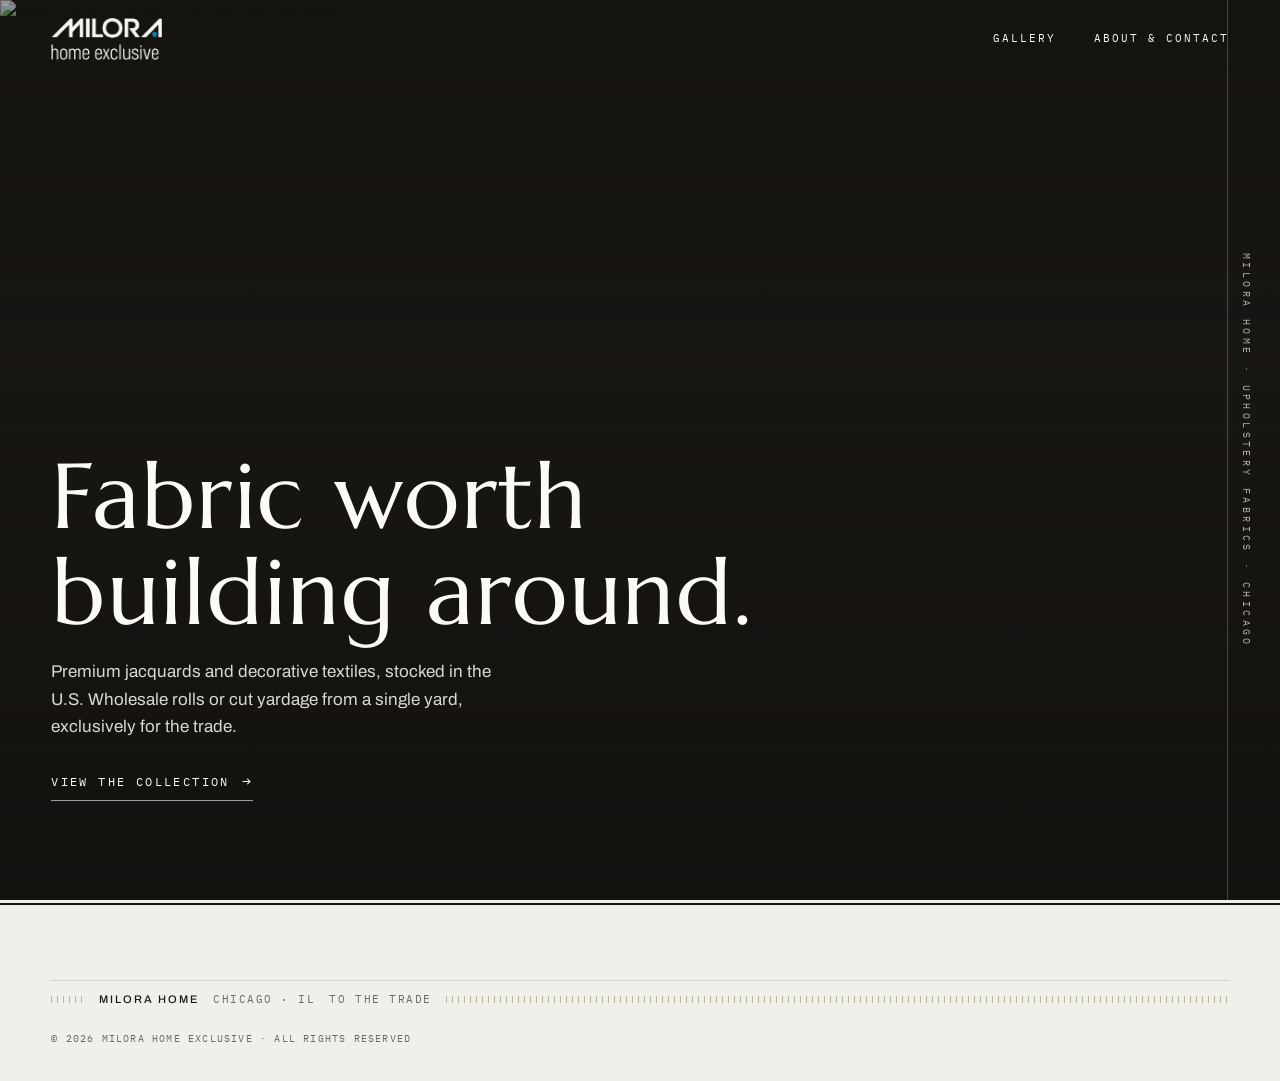
==== index.html @ 34a049e2 "Add files via upload" ====
<!DOCTYPE html>
<html lang="en">
<head>
<!--
  MILORA HOME showroom site
  ─────────────────────────────────────────────────────────────
  HOW TO ADD A FABRIC:
  1. Scroll to the FABRICS array below (search for "ADD FABRICS HERE").
  2. Copy one fabric block { ... }, paste it, and edit the fields.
  3. Any spec you leave out simply won't be shown. Nothing looks empty.
  4. Save the file and re-upload it to your host (drag & drop on Netlify).

  IMPORTANT: image links currently point to your old Wix media library.
  They will stop working when the Wix subscription ends. Replace them
  with your own hosted images (an /images folder next to this file).
  ─────────────────────────────────────────────────────────────
-->
<meta charset="UTF-8">
<meta name="viewport" content="width=device-width, initial-scale=1">
<title>Milora Home | Upholstery &amp; Decorative Fabrics</title>
<meta name="description" content="Milora Home supplies premium upholstery and decorative fabrics for the trade. Wholesale rolls and cut yardage, shipped from Chicago.">
<link rel="icon" href="data:image/svg+xml,%3Csvg xmlns=%27http://www.w3.org/2000/svg%27 viewBox=%270 0 32 32%27%3E%3Ccircle cx=%2716%27 cy=%2716%27 r=%2710%27 fill=%27%232FA0D8%27/%3E%3C/svg%3E">
<link rel="preconnect" href="https://fonts.googleapis.com">
<link rel="preconnect" href="https://fonts.gstatic.com" crossorigin>
<link href="https://fonts.googleapis.com/css2?family=Marcellus&family=Archivo:wght@400;500&family=IBM+Plex+Mono:wght@400;500&display=swap" rel="stylesheet">
<style>
:root{
  --paper:#F1EFEA;
  --ink:#191714;
  --muted:#6E6961;
  --line:#D8D3CA;
  --tick:#B9B3A7;
  --white:#FBFAF7;
  --display:'Marcellus',serif;
  --body:'Archivo',system-ui,sans-serif;
  --mono:'IBM Plex Mono',monospace;
  --pad:clamp(20px,4vw,56px);
}
*{margin:0;padding:0;box-sizing:border-box}
html{scroll-behavior:smooth}
body{background:var(--paper);color:var(--ink);font-family:var(--body);font-size:16px;line-height:1.6;-webkit-font-smoothing:antialiased}
img{display:block;max-width:100%}
a{color:inherit;text-decoration:none}
button{font:inherit;background:none;border:none;cursor:pointer;color:inherit}
:focus-visible{outline:2px solid var(--ink);outline-offset:3px}

/* ── selvage: the woven edge of a fabric, where the mill prints its name.
      Used here as the site's signature device. ── */
.selvage{
  display:flex;align-items:center;gap:14px;
  padding:10px 0;
  border-top:1px solid var(--line);
  font-family:var(--mono);font-size:11px;letter-spacing:.14em;text-transform:uppercase;
  color:var(--muted);
}
.selvage::before,.selvage::after{
  content:"";flex:1 0 12px;height:7px;
  background:repeating-linear-gradient(90deg,var(--tick) 0 1px,transparent 1px 6px);
}
.selvage::before{flex:0 0 34px}
.selvage .sv-name{color:var(--ink);font-family:var(--body);font-weight:500;letter-spacing:.18em;white-space:nowrap}
.selvage .sv-code{white-space:nowrap}

/* ── nav ── */
header{
  position:fixed;inset:0 0 auto 0;z-index:10;
  display:flex;justify-content:space-between;align-items:center;
  padding:18px var(--pad);
  mix-blend-mode:normal;
}
header.solid{background:var(--paper);border-bottom:1px solid var(--line)}
.wordmark{display:block;line-height:0}
.wordmark img{height:42px;width:auto}
.wordmark .lg-white{display:none}
header.on-image .lg-black{display:none}
header.on-image .lg-white{display:block}
@media (max-width:640px){.wordmark img{height:34px}}
nav{display:flex;gap:clamp(18px,3vw,40px)}
nav a{font-family:var(--mono);font-size:11px;letter-spacing:.18em;text-transform:uppercase;color:var(--muted);padding:6px 0;border-bottom:1px solid transparent}
nav a:hover,nav a[aria-current="page"]{color:var(--ink);border-bottom-color:var(--ink)}
header.on-image .wordmark, header.on-image nav a{color:var(--white)}
header.on-image nav a:hover, header.on-image nav a[aria-current="page"]{border-bottom-color:var(--white)}

main{min-height:100vh}

/* ── home ── */
.hero{position:relative;height:100svh;overflow:hidden;background:var(--ink)}
.hero img{width:100%;height:100%;object-fit:cover;opacity:.92}
@media (prefers-reduced-motion:no-preference){
  .hero img{animation:drift 26s ease-out forwards;transform-origin:60% 40%}
  @keyframes drift{from{transform:scale(1.07)}to{transform:scale(1)}}
  .hero-copy>*{opacity:0;transform:translateY(14px);animation:rise .9s cubic-bezier(.2,.7,.2,1) forwards}
  .hero-copy>*:nth-child(2){animation-delay:.15s}
  .hero-copy>*:nth-child(3){animation-delay:.3s}
  @keyframes rise{to{opacity:1;transform:none}}
}
.hero::after{content:"";position:absolute;inset:0;background:linear-gradient(180deg,rgba(15,13,10,.34),rgba(15,13,10,.06) 40%,rgba(15,13,10,.52))}
.hero-copy{position:absolute;z-index:2;left:var(--pad);right:var(--pad);bottom:clamp(56px,11vh,120px);color:var(--white)}
.hero-copy h1{font-family:var(--display);font-weight:400;font-size:clamp(38px,7.5vw,92px);line-height:1.04;letter-spacing:.015em;max-width:12ch}
.hero-copy p{margin-top:18px;font-size:clamp(14px,1.4vw,17px);max-width:44ch;color:rgba(251,250,247,.85)}
.hero-cta{display:inline-flex;align-items:center;gap:12px;margin-top:30px;font-family:var(--mono);font-size:12px;letter-spacing:.2em;text-transform:uppercase;color:var(--white);border-bottom:1px solid rgba(251,250,247,.6);padding-bottom:6px}
.hero-cta:hover{border-bottom-color:var(--white)}
.hero-cta span{font-size:15px;transition:transform .25s}
.hero-cta:hover span{transform:translateX(5px)}
/* vertical selvage on hero edge */
.hero-selvage{
  position:absolute;z-index:2;top:0;bottom:0;right:clamp(10px,2vw,26px);
  display:flex;align-items:center;justify-content:center;
  writing-mode:vertical-rl;
  font-family:var(--mono);font-size:10px;letter-spacing:.34em;text-transform:uppercase;
  color:rgba(251,250,247,.65);
  border-left:1px solid rgba(251,250,247,.22);
  padding-left:10px;
}
@media (max-width:640px){.hero-selvage{display:none}}

/* ── shared page shell ── */
.page{padding:calc(72px + clamp(28px,6vh,64px)) var(--pad) 60px;max-width:1360px;margin:0 auto}
.page-head h2{font-family:var(--display);font-weight:400;font-size:clamp(30px,4.4vw,52px);letter-spacing:.01em}
.page-head p{color:var(--muted);max-width:56ch;margin-top:10px}

/* ── gallery ── */
.filters{display:flex;flex-wrap:wrap;gap:8px 26px;margin:34px 0 8px;border-bottom:1px solid var(--line);padding-bottom:14px}
.filters button{font-family:var(--mono);font-size:11px;letter-spacing:.16em;text-transform:uppercase;color:var(--muted);padding:4px 0;border-bottom:1px solid transparent}
.filters button:hover{color:var(--ink)}
.filters button.active{color:var(--ink);border-bottom-color:var(--ink)}
.count{font-family:var(--mono);font-size:11px;color:var(--muted);letter-spacing:.12em;margin:14px 0 22px}
.grid{display:grid;grid-template-columns:repeat(3,1fr);gap:clamp(18px,2.6vw,36px)}
@media (max-width:960px){.grid{grid-template-columns:repeat(2,1fr)}}
@media (max-width:560px){.grid{grid-template-columns:1fr}}
.card{display:block}
.card .frame{aspect-ratio:6/5;overflow:hidden;background:#E4E1DA}
.card img{width:100%;height:100%;object-fit:cover;transition:transform .5s cubic-bezier(.2,.7,.2,1)}
@media (prefers-reduced-motion:no-preference){.card:hover img{transform:scale(1.045)}}
.card .selvage{margin-top:0}
.card:hover .selvage{border-top-color:var(--ink)}
.empty{padding:60px 0;color:var(--muted);font-family:var(--mono);font-size:13px;letter-spacing:.08em}

/* ── fabric detail ── */
.back{display:inline-flex;gap:10px;font-family:var(--mono);font-size:11px;letter-spacing:.18em;text-transform:uppercase;color:var(--muted);margin-bottom:26px}
.back:hover{color:var(--ink)}
.detail{display:grid;grid-template-columns:minmax(0,7fr) minmax(300px,4fr);gap:clamp(28px,4.5vw,72px);align-items:start}
@media (max-width:880px){.detail{grid-template-columns:1fr}}
.detail .frame{background:#E4E1DA}
.detail .frame img{width:100%;height:auto}
.detail-info h2{font-family:var(--display);font-weight:400;font-size:clamp(28px,3.6vw,44px);line-height:1.1}
.detail-info .code{font-family:var(--mono);font-size:12px;letter-spacing:.2em;text-transform:uppercase;color:var(--muted);margin-top:8px}
.detail-info .coll{font-family:var(--mono);font-size:11px;letter-spacing:.16em;text-transform:uppercase;margin-top:26px;color:var(--muted)}
.specs{margin-top:10px;border-top:1px solid var(--line)}
.specs div{display:grid;grid-template-columns:130px 1fr;gap:16px;padding:11px 0;border-bottom:1px solid var(--line);font-size:14px}
.specs dt{font-family:var(--mono);font-size:11px;letter-spacing:.14em;text-transform:uppercase;color:var(--muted);padding-top:2px}
.specs dd{font-weight:400}
.inquire{display:inline-block;margin-top:34px;padding:15px 34px;background:var(--ink);color:var(--white);font-family:var(--mono);font-size:12px;letter-spacing:.2em;text-transform:uppercase;transition:opacity .2s}
.inquire:hover{opacity:.82}
.trade-note{margin-top:16px;font-size:13px;color:var(--muted);max-width:36ch}

/* ── about / contact ── */
.about-grid{display:grid;grid-template-columns:1fr 1fr;gap:clamp(28px,5vw,90px);margin-top:44px}
@media (max-width:820px){.about-grid{grid-template-columns:1fr}}
.about-grid h3{font-family:var(--mono);font-size:11px;letter-spacing:.2em;text-transform:uppercase;color:var(--muted);margin-bottom:16px}
.about-grid p{margin-bottom:14px;max-width:52ch}
.contact-list{list-style:none}
.contact-list li{padding:13px 0;border-bottom:1px solid var(--line);display:flex;justify-content:space-between;gap:20px;flex-wrap:wrap}
.contact-list .k{font-family:var(--mono);font-size:11px;letter-spacing:.16em;text-transform:uppercase;color:var(--muted);padding-top:3px}
.contact-list a:hover{border-bottom:1px solid var(--ink)}

/* ── footer ── */
footer{margin-top:80px;padding:0 var(--pad) 34px}
footer .inner{max-width:1360px;margin:0 auto}
footer .selvage{justify-content:space-between}
footer .selvage::before{flex:0 0 34px}
footer .legal{font-family:var(--mono);font-size:10px;letter-spacing:.12em;color:var(--muted);margin-top:12px;text-transform:uppercase}
</style>
</head>
<body>

<header id="hdr">
  <a class="wordmark" href="#/" aria-label="Milora Home Exclusive"><img class="lg-black" src="[data-uri]" alt="Milora Home Exclusive"><img class="lg-white" src="[data-uri]" alt="" aria-hidden="true"></a>
  <nav>
    <a href="#/gallery" data-nav="gallery">Gallery</a>
    <a href="#/about" data-nav="about">About &amp; Contact</a>
  </nav>
</header>

<main id="app" tabindex="-1"></main>

<footer>
  <div class="inner">
    <div class="selvage">
      <span class="sv-name">Milora Home</span>
      <span class="sv-code">Chicago · IL</span>
      <span class="sv-code">To the Trade</span>
    </div>
    <p class="legal">© 2026 Milora Home Exclusive · All rights reserved</p>
  </div>
</footer>

<script>
/* ═══════════════════════════════════════════════════════════
   ADD FABRICS HERE
   Copy a block, paste, edit. Omit any spec you don't have —
   the row simply won't appear on the page.
   Collections you use here automatically become gallery filters.
   ═══════════════════════════════════════════════════════════ */
const FABRICS = [
  {
    id: "botanical-001-3733",
    name: "Botanical Archive",
    code: "001-3733",
    collection: "Botanical Archive",
    image: "https://static.wixstatic.com/media/583c11_3999d1c62d0e432b8bed62285ca7b687~mv2.jpg/v1/fill/w_1400,h_1200,al_c,q_85/f.jpg",
    specs: { /* SAMPLE SPECS — replace with real values */
      composition: "62% Cotton, 38% Polyester",
      width: "55 in / 140 cm",
      weight: "540 g/lm",
      abrasion: "40,000 double rubs (Martindale)",
      usage: "Upholstery · Drapery · Pillows"
    }
  },
  {
    id: "botanical-002-3733",
    name: "Botanical Archive",
    code: "002-3733",
    collection: "Botanical Archive",
    image: "https://static.wixstatic.com/media/583c11_3ae6378ddb7a46e08db254b2bb27b5a9~mv2.png/v1/fill/w_1400,h_1200,al_c,q_85/f.png",
    specs: {}
  },
  {
    id: "botanical-003-3733",
    name: "Botanical Archive",
    code: "003-3733",
    collection: "Botanical Archive",
    image: "https://static.wixstatic.com/media/583c11_86ad43d6789c4ff7a16da974bb44a273~mv2.png/v1/fill/w_1400,h_1200,al_c,q_85/f.png",
    specs: {}
  },
  {
    id: "botanical-002-3736",
    name: "Botanical Archive",
    code: "002-3736",
    collection: "Botanical Archive",
    image: "https://static.wixstatic.com/media/583c11_098d03e8b39f458bb21e4446f514e6e8~mv2.png/v1/fill/w_1400,h_1200,al_c,q_85/f.png",
    specs: {}
  },
  {
    id: "jungle-ml-001",
    name: "Jungle",
    code: "ML 001",
    collection: "Jungle Series",
    image: "https://static.wixstatic.com/media/583c11_f563103377dd468fa604aca344920f32~mv2.png/v1/fill/w_1400,h_1200,al_c,q_85/f.png",
    specs: {}
  },
  {
    id: "jungle-ml-002",
    name: "Jungle",
    code: "ML 002",
    collection: "Jungle Series",
    image: "https://static.wixstatic.com/media/583c11_380db71f799b4c60a52980a53f7b9ba1~mv2.png/v1/fill/w_1400,h_1200,al_c,q_85/f.png",
    specs: {}
  },
  {
    id: "jungle-ml-003",
    name: "Jungle",
    code: "ML 003",
    collection: "Jungle Series",
    image: "https://static.wixstatic.com/media/583c11_36427c18862b43be9b516f2bdbe43896~mv2.png/v1/fill/w_1400,h_1200,al_c,q_85/f.png",
    specs: {}
  },
  {
    id: "jungle-ml-3395-kf",
    name: "Jungle",
    code: "ML 3395 KF",
    collection: "Jungle Series",
    image: "https://static.wixstatic.com/media/583c11_6d27fdb91bbb49de8fbfa3dcb000f572~mv2.png/v1/fill/w_1400,h_1200,al_c,q_85/f.png",
    specs: {}
  },
  {
    id: "jungle-ml-005",
    name: "Jungle",
    code: "ML 005",
    collection: "Jungle Series",
    image: "https://static.wixstatic.com/media/583c11_35e3eaece7114716a2422188a30a5530~mv2.jpg/v1/fill/w_1400,h_1200,al_c,q_85/f.jpg",
    specs: {}
  },
  {
    id: "zebra-3495",
    name: "Zebra",
    code: "3495",
    collection: "High-End Jacquards",
    image: "https://static.wixstatic.com/media/583c11_baf47816bd4145bba1d2a8c7625c5c34~mv2.png/v1/fill/w_1400,h_1200,al_c,q_85/f.png",
    specs: {}
  },
  {
    id: "dragon-3496",
    name: "Dragon",
    code: "3496",
    collection: "High-End Jacquards",
    image: "https://static.wixstatic.com/media/583c11_0459c8c53cae4736ae1ff86052de7df9~mv2.png/v1/fill/w_1400,h_1200,al_c,q_85/f.png",
    specs: {}
  },
  {
    id: "reef-3498",
    name: "Reef",
    code: "3498",
    collection: "High-End Jacquards",
    image: "https://static.wixstatic.com/media/583c11_1e93e951f6ac4bd8850c7227f2720a5c~mv2.png/v1/fill/w_1400,h_1200,al_c,q_85/f.png",
    specs: {}
  }
];
/* ═════════════════════ end of fabric data ═════════════════════ */

/* ═══════════════════════════════════════════════════════════
   TRADE SHOWS
   Add the shows you attend below. Delete a show after it ends.
   If this list is empty, the section disappears from the site
   automatically, so it can never look out of date.
   SAMPLE ENTRIES BELOW: replace with your real shows.
   ═══════════════════════════════════════════════════════════ */
const SHOWS = [
  { name: "Interwoven Textile Fair by ITA", city: "High Point, NC", dates: "Nov 17 to 19, 2026", note: "By appointment" },
  { name: "Interwoven Textile Fair by ITA", city: "High Point, NC", dates: "May 18 to 20, 2027", note: "" }
];

/* Editions already attended, most recent first. Move a show here after it ends. */
const PAST_SHOWS = [
  { edition: "Spring 2026", dates: "May 19 to 21, 2026" },
  { edition: "Fall 2025", dates: "Nov 18 to 20, 2025" },
  { edition: "Spring 2025", dates: "May 20 to 22, 2025" },
  { edition: "Fall 2024", dates: "Nov 19 to 21, 2024" },
  { edition: "Spring 2024", dates: "May 7 to 9, 2024" }
];

const CONTACT = {
  email: "sales@milorahome.com",
  phone: "+1 773 425 6720",
  city: "Chicago, IL 60637",
  instagram: "https://www.instagram.com/milora_home_exclusive/",
  pinterest: "https://www.pinterest.com/milorahomeusa/",
  linkedin: "https://www.linkedin.com/company/milora-home-exclusive/"
};

const SPEC_LABELS = {
  composition: "Composition", width: "Width", weight: "Weight",
  abrasion: "Abrasion", repeat: "Repeat", usage: "Usage",
  origin: "Origin", care: "Care"
};

const app = document.getElementById("app");
const hdr = document.getElementById("hdr");
const esc = s => String(s).replace(/[&<>"']/g, c => ({'&':'&amp;','<':'&lt;','>':'&gt;','"':'&quot;',"'":'&#39;'}[c]));
let activeFilter = "All";

function setNav(page, onImage){
  document.querySelectorAll("[data-nav]").forEach(a=>{
    if(a.dataset.nav===page) a.setAttribute("aria-current","page");
    else a.removeAttribute("aria-current");
  });
  hdr.classList.toggle("on-image", !!onImage);
  hdr.classList.toggle("solid", !onImage);
}

function selvageHTML(name, code){
  return `<div class="selvage"><span class="sv-name">${esc(name)}</span><span class="sv-code">${esc(code)}</span></div>`;
}

/* ── views ── */
function home(){
  setNav(null, true);
  const heroFabric = FABRICS[0];
  app.innerHTML = `
    <section class="hero">
      <img src="${esc(heroFabric.image)}" alt="${esc(heroFabric.name)} fabric, woven jacquard detail">
      <div class="hero-selvage">Milora Home · Upholstery Fabrics · Chicago</div>
      <div class="hero-copy">
        <h1>Fabric worth building around.</h1>
        <p>Premium jacquards and decorative textiles, stocked in the U.S. Wholesale rolls or cut yardage from a single yard, exclusively for the trade.</p>
        <a class="hero-cta" href="#/gallery">View the collection <span>→</span></a>
      </div>
    </section>`;
}

function gallery(){
  setNav("gallery", false);
  const collections = ["All", ...new Set(FABRICS.map(f=>f.collection))];
  const list = activeFilter==="All" ? FABRICS : FABRICS.filter(f=>f.collection===activeFilter);
  app.innerHTML = `
    <div class="page">
      <div class="page-head">
        <h2>The Collection</h2>
        <p>Every fabric is inspected for color accuracy and contract-grade durability before it ships. Samples available on request.</p>
      </div>
      <div class="filters" role="tablist">
        ${collections.map(c=>`<button role="tab" aria-selected="${c===activeFilter}" class="${c===activeFilter?'active':''}" data-filter="${esc(c)}">${esc(c)}</button>`).join("")}
      </div>
      <p class="count">${list.length} fabric${list.length===1?"":"s"}</p>
      ${list.length ? `<div class="grid">
        ${list.map(f=>`
          <a class="card" href="#/fabric/${esc(f.id)}">
            <div class="frame"><img loading="lazy" src="${esc(f.image)}" alt="${esc(f.name)} ${esc(f.code)}"></div>
            ${selvageHTML(f.name, f.code)}
          </a>`).join("")}
      </div>` : `<p class="empty">No fabrics in this collection yet.</p>`}
    </div>`;
  app.querySelectorAll("[data-filter]").forEach(b=>b.addEventListener("click",()=>{
    activeFilter=b.dataset.filter; gallery(); window.scrollTo({top:0});
  }));
}

function fabric(id){
  const f = FABRICS.find(x=>x.id===id);
  if(!f){ location.hash="#/gallery"; return; }
  setNav("gallery", false);
  const rows = Object.entries(f.specs||{})
    .filter(([k,v])=>v && SPEC_LABELS[k])
    .map(([k,v])=>`<div><dt>${SPEC_LABELS[k]}</dt><dd>${esc(v)}</dd></div>`).join("");
  const subject = encodeURIComponent(`Sample request: ${f.name} ${f.code}`);
  app.innerHTML = `
    <div class="page">
      <a class="back" href="#/gallery">← Collection</a>
      <div class="detail">
        <div class="frame"><img src="${esc(f.image)}" alt="${esc(f.name)} ${esc(f.code)}, full width view"></div>
        <div class="detail-info">
          <h2>${esc(f.name)}</h2>
          <p class="code">${esc(f.code)}</p>
          <p class="coll">${esc(f.collection)}</p>
          ${rows ? `<dl class="specs">${rows}</dl>` : ""}
          <a class="inquire" href="mailto:${CONTACT.email}?subject=${subject}">Request a sample</a>
          <p class="trade-note">Available by the yard or by the roll. Trade inquiries welcome. We respond within one business day.</p>
        </div>
      </div>
    </div>`;
}

function about(){
  setNav("about", false);
  app.innerHTML = `
    <div class="page">
      <div class="page-head">
        <h2>About Milora Home</h2>
      </div>
      <div class="about-grid">
        <div>
          <h3>The house</h3>
          <p>Milora Home imports high-end jacquards and decorative upholstery fabrics from select heritage mills, and stocks them in the United States for immediate shipment.</p>
          <p>We supply designers, workrooms, and hospitality projects with wholesale rolls or cut yardage from a single yard. Every shipment is inspected for color accuracy, durability, and contract-grade craftsmanship before it leaves our hands.</p>
          <p>Nothing here is sold online by design. Fabric is a material you should hold. Browse the collection, then request a sample.</p>
        </div>
        <div>
          <h3>Contact</h3>
          <ul class="contact-list">
            <li><span class="k">Email</span><a href="mailto:${CONTACT.email}">${CONTACT.email}</a></li>
            <li><span class="k">Phone</span><a href="tel:+17734256720">${CONTACT.phone}</a></li>
            <li><span class="k">Location</span><span>${CONTACT.city}</span></li>
            <li><span class="k">Instagram</span><a href="${CONTACT.instagram}" rel="noopener" target="_blank">@milora_home_exclusive</a></li>
            <li><span class="k">Pinterest</span><a href="${CONTACT.pinterest}" rel="noopener" target="_blank">milorahomeusa</a></li>
            <li><span class="k">LinkedIn</span><a href="${CONTACT.linkedin}" rel="noopener" target="_blank">Milora Home Exclusive</a></li>
          </ul>
        </div>
      </div>
      ${SHOWS.length ? `
      <div class="about-grid" style="margin-top:64px">
        <div>
          <h3>Where to find us</h3>
          <p style="margin-bottom:18px;color:var(--muted);font-size:14px">Exhibiting at Interwoven Textile Fair by ITA since Spring 2024.</p>
          <ul class="contact-list">
            ${SHOWS.map(s=>`<li>
              <span class="k">${esc(s.dates)}</span>
              <span style="text-align:right">${esc(s.name)}, ${esc(s.city)}${s.note?`<br><span style="font-family:var(--mono);font-size:11px;letter-spacing:.12em;text-transform:uppercase;color:var(--muted)">${esc(s.note)}</span>`:""}</span>
            </li>`).join("")}
          </ul>
          ${PAST_SHOWS.length ? `
          <h3 style="margin-top:40px">Previously attended</h3>
          <ul class="contact-list" style="color:var(--muted)">
            ${PAST_SHOWS.map(p=>`<li>
              <span class="k">${esc(p.edition)}</span>
              <span style="text-align:right">Interwoven Textile Fair by ITA · ${esc(p.dates)}</span>
            </li>`).join("")}
          </ul>` : ""}
        </div>
        <div></div>
      </div>` : ""}
    </div>`;
}

/* ── router ── */
let currentHash = "#/";
function route(hash){
  const h = hash || location.hash || "#/";
  currentHash = h;
  const m = h.match(/^#\/fabric\/(.+)$/);
  if(m) fabric(decodeURIComponent(m[1]));
  else if(h==="#/gallery") gallery();
  else if(h==="#/about") about();
  else home();
  window.scrollTo({top:0});
  app.focus({preventScroll:true});
}
/* Handle internal links in script: some embedded viewers block normal
   link navigation, so we never rely on the browser's default behavior. */
document.addEventListener("click", e=>{
  const a = e.target.closest('a[href^="#"]');
  if(!a) return;
  e.preventDefault();
  const h = a.getAttribute("href");
  try { if(location.hash !== h) location.hash = h; } catch(_) {}
  route(h);
});
window.addEventListener("hashchange", ()=>{ if(location.hash !== currentHash) route(); });
route();
</script>
</body>
</html>
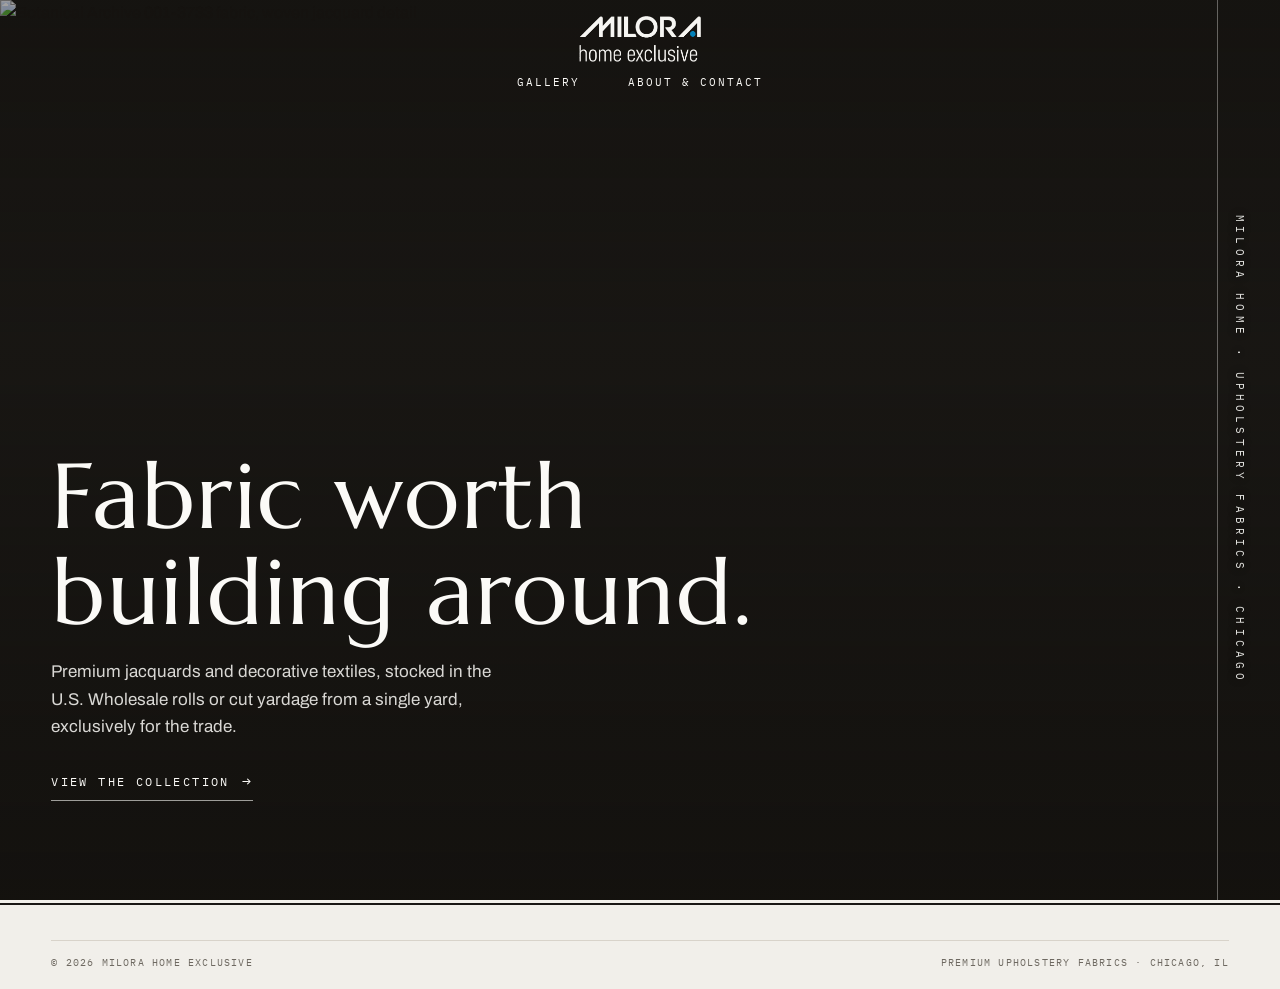
==== commit d53aa371: "Update index.html" ====
--- a/index.html
+++ b/index.html
@@ -10,9 +10,8 @@
   3. Any spec you leave out simply won't be shown. Nothing looks empty.
   4. Save the file and re-upload it to your host (drag & drop on Netlify).
 
-  IMPORTANT: image links currently point to your old Wix media library.
-  They will stop working when the Wix subscription ends. Replace them
-  with your own hosted images (an /images folder next to this file).
+  IMPORTANT: fabric images live in the /images folder next to this file.
+  All images should be JPG. Name them to match the image: field below.
   ─────────────────────────────────────────────────────────────
 -->
 <meta charset="UTF-8">
@@ -64,19 +63,19 @@
 /* ── nav ── */
 header{
   position:fixed;inset:0 0 auto 0;z-index:10;
-  display:flex;justify-content:space-between;align-items:center;
-  padding:18px var(--pad);
+  display:flex;flex-direction:column;align-items:center;
+  padding:16px var(--pad) 12px;
   mix-blend-mode:normal;
 }
 header.solid{background:var(--paper);border-bottom:1px solid var(--line)}
 .wordmark{display:block;line-height:0}
-.wordmark img{height:42px;width:auto}
+.wordmark img{height:46px;width:auto}
 .wordmark .lg-white{display:none}
 header.on-image .lg-black{display:none}
 header.on-image .lg-white{display:block}
-@media (max-width:640px){.wordmark img{height:34px}}
-nav{display:flex;gap:clamp(18px,3vw,40px)}
-nav a{font-family:var(--mono);font-size:11px;letter-spacing:.18em;text-transform:uppercase;color:var(--muted);padding:6px 0;border-bottom:1px solid transparent}
+@media (max-width:640px){.wordmark img{height:36px}}
+nav{display:flex;gap:clamp(22px,4vw,48px);margin-top:8px}
+nav a{font-family:var(--mono);font-size:11px;letter-spacing:.18em;text-transform:uppercase;color:var(--muted);padding:4px 0;border-bottom:1px solid transparent}
 nav a:hover,nav a[aria-current="page"]{color:var(--ink);border-bottom-color:var(--ink)}
 header.on-image .wordmark, header.on-image nav a{color:var(--white)}
 header.on-image nav a:hover, header.on-image nav a[aria-current="page"]{border-bottom-color:var(--white)}
@@ -104,13 +103,14 @@
 .hero-cta:hover span{transform:translateX(5px)}
 /* vertical selvage on hero edge */
 .hero-selvage{
-  position:absolute;z-index:2;top:0;bottom:0;right:clamp(10px,2vw,26px);
+  position:absolute;z-index:2;top:0;bottom:0;right:clamp(12px,2.5vw,32px);
   display:flex;align-items:center;justify-content:center;
   writing-mode:vertical-rl;
-  font-family:var(--mono);font-size:10px;letter-spacing:.34em;text-transform:uppercase;
-  color:rgba(251,250,247,.65);
-  border-left:1px solid rgba(251,250,247,.22);
-  padding-left:10px;
+  font-family:var(--mono);font-size:11px;letter-spacing:.38em;text-transform:uppercase;
+  color:rgba(251,250,247,.88);
+  text-shadow:0 1px 8px rgba(0,0,0,.4);
+  border-left:1px solid rgba(251,250,247,.35);
+  padding-left:12px;
 }
 @media (max-width:640px){.hero-selvage{display:none}}
 
@@ -165,11 +165,10 @@
 .contact-list a:hover{border-bottom:1px solid var(--ink)}
 
 /* ── footer ── */
-footer{margin-top:80px;padding:0 var(--pad) 34px}
+footer{margin-top:40px;padding:0 var(--pad) 18px}
 footer .inner{max-width:1360px;margin:0 auto}
-footer .selvage{justify-content:space-between}
-footer .selvage::before{flex:0 0 34px}
-footer .legal{font-family:var(--mono);font-size:10px;letter-spacing:.12em;color:var(--muted);margin-top:12px;text-transform:uppercase}
+footer .foot-line{display:flex;justify-content:space-between;align-items:center;flex-wrap:wrap;gap:8px 24px;border-top:1px solid var(--line);padding-top:14px}
+footer .legal{font-family:var(--mono);font-size:10px;letter-spacing:.12em;color:var(--muted);text-transform:uppercase}
 </style>
 </head>
 <body>
@@ -186,12 +185,10 @@
 
 <footer>
   <div class="inner">
-    <div class="selvage">
-      <span class="sv-name">Milora Home</span>
-      <span class="sv-code">Chicago · IL</span>
-      <span class="sv-code">To the Trade</span>
+    <div class="foot-line">
+      <span class="legal">© 2026 Milora Home Exclusive</span>
+      <span class="legal">Premium Upholstery Fabrics · Chicago, IL</span>
     </div>
-    <p class="legal">© 2026 Milora Home Exclusive · All rights reserved</p>
   </div>
 </footer>
 
@@ -204,105 +201,115 @@
    ═══════════════════════════════════════════════════════════ */
 const FABRICS = [
   {
-    id: "botanical-001-3733",
-    name: "Botanical Archive",
+    id: "botanical-archive-001-3733",
+    name: "Botanical Archive 001-3733",
     code: "001-3733",
     collection: "Botanical Archive",
-    image: "https://static.wixstatic.com/media/583c11_3999d1c62d0e432b8bed62285ca7b687~mv2.jpg/v1/fill/w_1400,h_1200,al_c,q_85/f.jpg",
-    specs: { /* SAMPLE SPECS — replace with real values */
-      composition: "62% Cotton, 38% Polyester",
-      width: "55 in / 140 cm",
-      weight: "540 g/lm",
-      abrasion: "40,000 double rubs (Martindale)",
-      usage: "Upholstery · Drapery · Pillows"
-    }
-  },
-  {
-    id: "botanical-002-3733",
-    name: "Botanical Archive",
+    image: "images/botanical-archive-001-3733.jpg",
+    specs: {}
+  },
+  {
+    id: "botanical-archive-002-3733",
+    name: "Botanical Archive 002-3733",
     code: "002-3733",
     collection: "Botanical Archive",
-    image: "https://static.wixstatic.com/media/583c11_3ae6378ddb7a46e08db254b2bb27b5a9~mv2.png/v1/fill/w_1400,h_1200,al_c,q_85/f.png",
-    specs: {}
-  },
-  {
-    id: "botanical-003-3733",
-    name: "Botanical Archive",
-    code: "003-3733",
-    collection: "Botanical Archive",
-    image: "https://static.wixstatic.com/media/583c11_86ad43d6789c4ff7a16da974bb44a273~mv2.png/v1/fill/w_1400,h_1200,al_c,q_85/f.png",
-    specs: {}
-  },
-  {
-    id: "botanical-002-3736",
-    name: "Botanical Archive",
-    code: "002-3736",
-    collection: "Botanical Archive",
-    image: "https://static.wixstatic.com/media/583c11_098d03e8b39f458bb21e4446f514e6e8~mv2.png/v1/fill/w_1400,h_1200,al_c,q_85/f.png",
-    specs: {}
-  },
-  {
-    id: "jungle-ml-001",
-    name: "Jungle",
-    code: "ML 001",
-    collection: "Jungle Series",
-    image: "https://static.wixstatic.com/media/583c11_f563103377dd468fa604aca344920f32~mv2.png/v1/fill/w_1400,h_1200,al_c,q_85/f.png",
-    specs: {}
-  },
-  {
-    id: "jungle-ml-002",
-    name: "Jungle",
-    code: "ML 002",
-    collection: "Jungle Series",
-    image: "https://static.wixstatic.com/media/583c11_380db71f799b4c60a52980a53f7b9ba1~mv2.png/v1/fill/w_1400,h_1200,al_c,q_85/f.png",
-    specs: {}
-  },
-  {
-    id: "jungle-ml-003",
-    name: "Jungle",
-    code: "ML 003",
-    collection: "Jungle Series",
-    image: "https://static.wixstatic.com/media/583c11_36427c18862b43be9b516f2bdbe43896~mv2.png/v1/fill/w_1400,h_1200,al_c,q_85/f.png",
-    specs: {}
-  },
-  {
-    id: "jungle-ml-3395-kf",
-    name: "Jungle",
+    image: "images/botanical-archive-002-3733.jpg",
+    specs: {}
+  },
+  {
+    id: "jungle-01-mustard",
+    name: "Jungle 01 Mustard",
+    code: "01 Mustard",
+    collection: "Jungle",
+    image: "images/jungle-01-mustard.jpg",
+    specs: {}
+  },
+  {
+    id: "jungle-01-mint",
+    name: "Jungle 01 Mint",
+    code: "01 Mint",
+    collection: "Jungle",
+    image: "images/jungle-01-mint.jpg",
+    specs: {}
+  },
+  {
+    id: "jungle-02",
+    name: "Jungle 02",
+    code: "02",
+    collection: "Jungle",
+    image: "images/jungle-02.jpg",
+    specs: {}
+  },
+  {
+    id: "jungle-04-ml-3395-kf",
+    name: "Jungle 04 ML 3395 KF",
     code: "ML 3395 KF",
-    collection: "Jungle Series",
-    image: "https://static.wixstatic.com/media/583c11_6d27fdb91bbb49de8fbfa3dcb000f572~mv2.png/v1/fill/w_1400,h_1200,al_c,q_85/f.png",
-    specs: {}
-  },
-  {
-    id: "jungle-ml-005",
-    name: "Jungle",
-    code: "ML 005",
-    collection: "Jungle Series",
-    image: "https://static.wixstatic.com/media/583c11_35e3eaece7114716a2422188a30a5530~mv2.jpg/v1/fill/w_1400,h_1200,al_c,q_85/f.jpg",
-    specs: {}
-  },
-  {
-    id: "zebra-3495",
+    collection: "Jungle",
+    image: "images/jungle-04-ml-3395-kf.jpg",
+    specs: {}
+  },
+  {
+    id: "jungle-05-slvr-tiger",
+    name: "Jungle 05 SLVR Tiger",
+    code: "05 SLVR Tiger",
+    collection: "Jungle",
+    image: "images/jungle-05-slvr-tiger.jpg",
+    specs: {}
+  },
+  {
+    id: "zebra",
     name: "Zebra",
-    code: "3495",
-    collection: "High-End Jacquards",
-    image: "https://static.wixstatic.com/media/583c11_baf47816bd4145bba1d2a8c7625c5c34~mv2.png/v1/fill/w_1400,h_1200,al_c,q_85/f.png",
-    specs: {}
-  },
-  {
-    id: "dragon-3496",
+    code: "Zebra",
+    collection: "Jacquards",
+    image: "images/zebra.jpg",
+    specs: {}
+  },
+  {
+    id: "dragon",
     name: "Dragon",
-    code: "3496",
-    collection: "High-End Jacquards",
-    image: "https://static.wixstatic.com/media/583c11_0459c8c53cae4736ae1ff86052de7df9~mv2.png/v1/fill/w_1400,h_1200,al_c,q_85/f.png",
-    specs: {}
-  },
-  {
-    id: "reef-3498",
+    code: "Dragon",
+    collection: "Jacquards",
+    image: "images/dragon.jpg",
+    specs: {}
+  },
+  {
+    id: "reef",
     name: "Reef",
-    code: "3498",
-    collection: "High-End Jacquards",
-    image: "https://static.wixstatic.com/media/583c11_1e93e951f6ac4bd8850c7227f2720a5c~mv2.png/v1/fill/w_1400,h_1200,al_c,q_85/f.png",
+    code: "Reef",
+    collection: "Jacquards",
+    image: "images/reef.jpg",
+    specs: {}
+  },
+  {
+    id: "leopard-vrs",
+    name: "Leopard VRS",
+    code: "VRS",
+    collection: "Jacquards",
+    image: "images/leopard-vrs.jpg",
+    specs: {}
+  },
+  {
+    id: "hm-029",
+    name: "HM 029",
+    code: "029",
+    collection: "HM",
+    image: "images/hm-029.jpg",
+    specs: {}
+  },
+  {
+    id: "hm-030",
+    name: "HM 030",
+    code: "030",
+    collection: "HM",
+    image: "images/hm-030.jpg",
+    specs: {}
+  },
+  {
+    id: "hm-043",
+    name: "HM 043",
+    code: "043",
+    collection: "HM",
+    image: "images/hm-043.jpg",
     specs: {}
   }
 ];
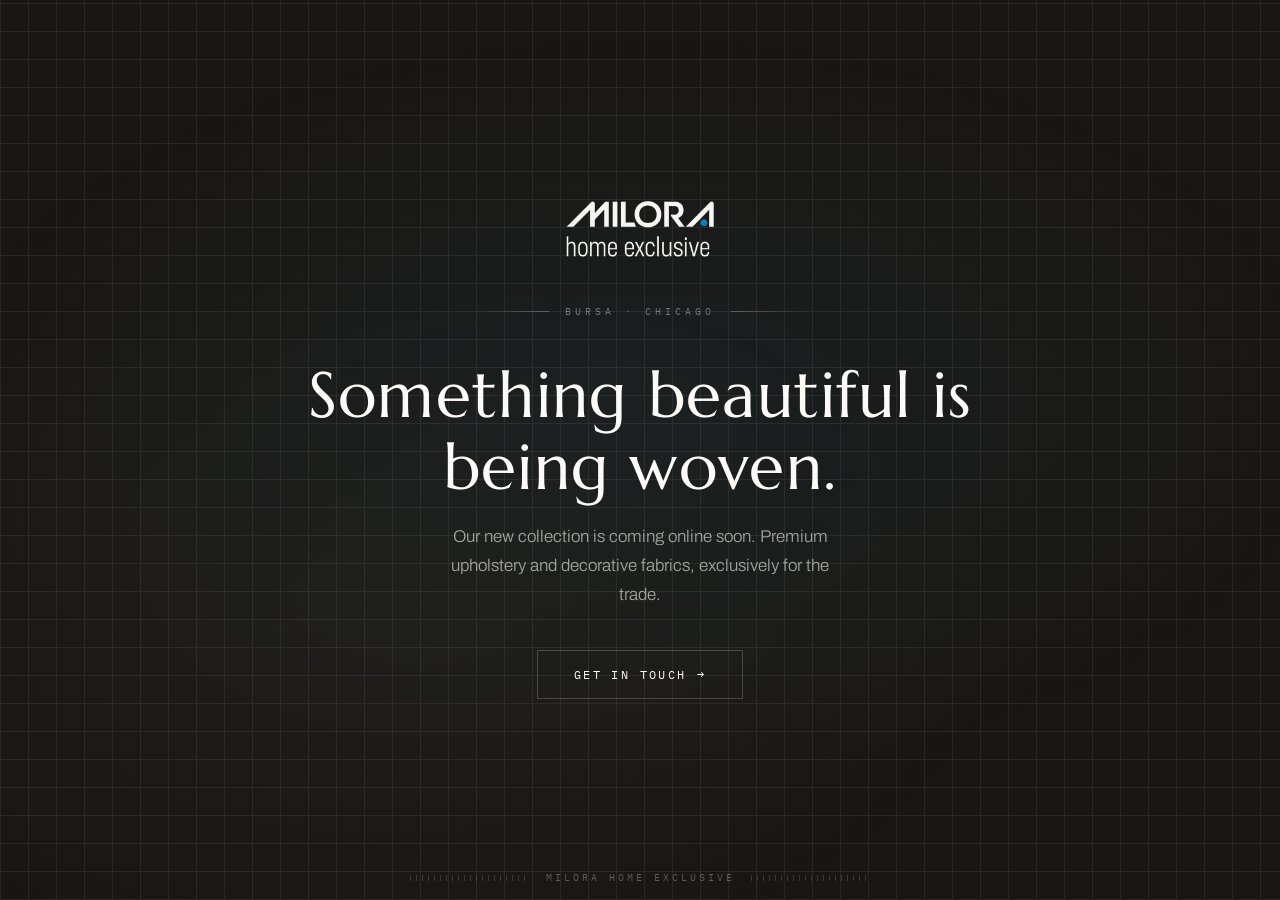
==== commit 2c827ae9: "Update index.html" ====
--- a/index.html
+++ b/index.html
@@ -1,518 +1,90 @@
 <!DOCTYPE html>
 <html lang="en">
 <head>
-<!--
-  MILORA HOME showroom site
-  ─────────────────────────────────────────────────────────────
-  HOW TO ADD A FABRIC:
-  1. Scroll to the FABRICS array below (search for "ADD FABRICS HERE").
-  2. Copy one fabric block { ... }, paste it, and edit the fields.
-  3. Any spec you leave out simply won't be shown. Nothing looks empty.
-  4. Save the file and re-upload it to your host (drag & drop on Netlify).
-
-  IMPORTANT: fabric images live in the /images folder next to this file.
-  All images should be JPG. Name them to match the image: field below.
-  ─────────────────────────────────────────────────────────────
--->
 <meta charset="UTF-8">
 <meta name="viewport" content="width=device-width, initial-scale=1">
-<title>Milora Home | Upholstery &amp; Decorative Fabrics</title>
-<meta name="description" content="Milora Home supplies premium upholstery and decorative fabrics for the trade. Wholesale rolls and cut yardage, shipped from Chicago.">
+<title>Milora Home Exclusive | Coming Soon</title>
 <link rel="icon" href="data:image/svg+xml,%3Csvg xmlns=%27http://www.w3.org/2000/svg%27 viewBox=%270 0 32 32%27%3E%3Ccircle cx=%2716%27 cy=%2716%27 r=%2710%27 fill=%27%232FA0D8%27/%3E%3C/svg%3E">
-<link rel="preconnect" href="https://fonts.googleapis.com">
-<link rel="preconnect" href="https://fonts.gstatic.com" crossorigin>
-<link href="https://fonts.googleapis.com/css2?family=Marcellus&family=Archivo:wght@400;500&family=IBM+Plex+Mono:wght@400;500&display=swap" rel="stylesheet">
+<link href="https://fonts.googleapis.com/css2?family=Marcellus&family=Archivo:wght@300;400;500&family=IBM+Plex+Mono:wght@300;400&display=swap" rel="stylesheet">
 <style>
-:root{
-  --paper:#F1EFEA;
-  --ink:#191714;
-  --muted:#6E6961;
-  --line:#D8D3CA;
-  --tick:#B9B3A7;
-  --white:#FBFAF7;
-  --display:'Marcellus',serif;
-  --body:'Archivo',system-ui,sans-serif;
-  --mono:'IBM Plex Mono',monospace;
-  --pad:clamp(20px,4vw,56px);
+*{margin:0;padding:0;box-sizing:border-box}
+:root{--paper:#F1EFEA;--ink:#191714;--muted:#6E6961;--line:#D8D3CA;--white:#FBFAF7}
+
+body{background:var(--ink);color:var(--white);font-family:'Archivo',system-ui,sans-serif;min-height:100svh;overflow:hidden}
+
+/* woven thread background */
+.threads{position:fixed;inset:0;z-index:0;opacity:.07}
+.threads::before,.threads::after{content:"";position:absolute;inset:0}
+.threads::before{
+  background:repeating-linear-gradient(90deg,var(--white) 0 1px,transparent 1px 28px);
+  animation:weave-h 40s linear infinite;
 }
-*{margin:0;padding:0;box-sizing:border-box}
-html{scroll-behavior:smooth}
-body{background:var(--paper);color:var(--ink);font-family:var(--body);font-size:16px;line-height:1.6;-webkit-font-smoothing:antialiased}
-img{display:block;max-width:100%}
-a{color:inherit;text-decoration:none}
-button{font:inherit;background:none;border:none;cursor:pointer;color:inherit}
-:focus-visible{outline:2px solid var(--ink);outline-offset:3px}
+.threads::after{
+  background:repeating-linear-gradient(0deg,var(--white) 0 1px,transparent 1px 28px);
+  animation:weave-v 50s linear infinite;
+}
+@keyframes weave-h{from{transform:translateX(0)}to{transform:translateX(28px)}}
+@keyframes weave-v{from{transform:translateY(0)}to{transform:translateY(28px)}}
 
-/* ── selvage: the woven edge of a fabric, where the mill prints its name.
-      Used here as the site's signature device. ── */
-.selvage{
-  display:flex;align-items:center;gap:14px;
-  padding:10px 0;
-  border-top:1px solid var(--line);
-  font-family:var(--mono);font-size:11px;letter-spacing:.14em;text-transform:uppercase;
-  color:var(--muted);
-}
-.selvage::before,.selvage::after{
-  content:"";flex:1 0 12px;height:7px;
-  background:repeating-linear-gradient(90deg,var(--tick) 0 1px,transparent 1px 6px);
-}
-.selvage::before{flex:0 0 34px}
-.selvage .sv-name{color:var(--ink);font-family:var(--body);font-weight:500;letter-spacing:.18em;white-space:nowrap}
-.selvage .sv-code{white-space:nowrap}
+/* gradient overlay */
+.glow{position:fixed;inset:0;z-index:1;
+  background:radial-gradient(ellipse 80% 60% at 50% 45%,rgba(47,160,216,.06),transparent 70%),
+             radial-gradient(ellipse 50% 40% at 30% 70%,rgba(185,179,167,.04),transparent)}
 
-/* ── nav ── */
-header{
-  position:fixed;inset:0 0 auto 0;z-index:10;
-  display:flex;flex-direction:column;align-items:center;
-  padding:16px var(--pad) 12px;
-  mix-blend-mode:normal;
-}
-header.solid{background:var(--paper);border-bottom:1px solid var(--line)}
-.wordmark{display:block;line-height:0}
-.wordmark img{height:46px;width:auto}
-.wordmark .lg-white{display:none}
-header.on-image .lg-black{display:none}
-header.on-image .lg-white{display:block}
-@media (max-width:640px){.wordmark img{height:36px}}
-nav{display:flex;gap:clamp(22px,4vw,48px);margin-top:8px}
-nav a{font-family:var(--mono);font-size:11px;letter-spacing:.18em;text-transform:uppercase;color:var(--muted);padding:4px 0;border-bottom:1px solid transparent}
-nav a:hover,nav a[aria-current="page"]{color:var(--ink);border-bottom-color:var(--ink)}
-header.on-image .wordmark, header.on-image nav a{color:var(--white)}
-header.on-image nav a:hover, header.on-image nav a[aria-current="page"]{border-bottom-color:var(--white)}
+/* content */
+.scene{position:relative;z-index:2;display:flex;flex-direction:column;align-items:center;justify-content:center;min-height:100svh;padding:40px 24px;text-align:center}
 
-main{min-height:100vh}
+.logo{height:56px;width:auto;margin-bottom:48px;opacity:0;animation:fade-down .8s cubic-bezier(.2,.7,.2,1) .2s forwards}
+@media(max-width:640px){.logo{height:42px;margin-bottom:36px}}
 
-/* ── home ── */
-.hero{position:relative;height:100svh;overflow:hidden;background:var(--ink)}
-.hero img{width:100%;height:100%;object-fit:cover;opacity:.92}
-@media (prefers-reduced-motion:no-preference){
-  .hero img{animation:drift 26s ease-out forwards;transform-origin:60% 40%}
-  @keyframes drift{from{transform:scale(1.07)}to{transform:scale(1)}}
-  .hero-copy>*{opacity:0;transform:translateY(14px);animation:rise .9s cubic-bezier(.2,.7,.2,1) forwards}
-  .hero-copy>*:nth-child(2){animation-delay:.15s}
-  .hero-copy>*:nth-child(3){animation-delay:.3s}
-  @keyframes rise{to{opacity:1;transform:none}}
-}
-.hero::after{content:"";position:absolute;inset:0;background:linear-gradient(180deg,rgba(15,13,10,.34),rgba(15,13,10,.06) 40%,rgba(15,13,10,.52))}
-.hero-copy{position:absolute;z-index:2;left:var(--pad);right:var(--pad);bottom:clamp(56px,11vh,120px);color:var(--white)}
-.hero-copy h1{font-family:var(--display);font-weight:400;font-size:clamp(38px,7.5vw,92px);line-height:1.04;letter-spacing:.015em;max-width:12ch}
-.hero-copy p{margin-top:18px;font-size:clamp(14px,1.4vw,17px);max-width:44ch;color:rgba(251,250,247,.85)}
-.hero-cta{display:inline-flex;align-items:center;gap:12px;margin-top:30px;font-family:var(--mono);font-size:12px;letter-spacing:.2em;text-transform:uppercase;color:var(--white);border-bottom:1px solid rgba(251,250,247,.6);padding-bottom:6px}
-.hero-cta:hover{border-bottom-color:var(--white)}
-.hero-cta span{font-size:15px;transition:transform .25s}
-.hero-cta:hover span{transform:translateX(5px)}
-/* vertical selvage on hero edge */
-.hero-selvage{
-  position:absolute;z-index:2;top:0;bottom:0;right:clamp(12px,2.5vw,32px);
-  display:flex;align-items:center;justify-content:center;
-  writing-mode:vertical-rl;
-  font-family:var(--mono);font-size:11px;letter-spacing:.38em;text-transform:uppercase;
-  color:rgba(251,250,247,.88);
-  text-shadow:0 1px 8px rgba(0,0,0,.4);
-  border-left:1px solid rgba(251,250,247,.35);
-  padding-left:12px;
-}
-@media (max-width:640px){.hero-selvage{display:none}}
+.divider{display:flex;align-items:center;gap:16px;margin-bottom:42px;opacity:0;animation:fade-down .8s cubic-bezier(.2,.7,.2,1) .4s forwards}
+.divider span{font-family:'IBM Plex Mono',monospace;font-size:10px;letter-spacing:.4em;text-transform:uppercase;color:rgba(251,250,247,.4)}
+.divider::before,.divider::after{content:"";width:clamp(30px,8vw,80px);height:1px;background:linear-gradient(90deg,transparent,rgba(251,250,247,.25))}
+.divider::after{background:linear-gradient(90deg,rgba(251,250,247,.25),transparent)}
 
-/* ── shared page shell ── */
-.page{padding:calc(72px + clamp(28px,6vh,64px)) var(--pad) 60px;max-width:1360px;margin:0 auto}
-.page-head h2{font-family:var(--display);font-weight:400;font-size:clamp(30px,4.4vw,52px);letter-spacing:.01em}
-.page-head p{color:var(--muted);max-width:56ch;margin-top:10px}
+h1{font-family:'Marcellus',serif;font-weight:400;font-size:clamp(32px,5.5vw,64px);line-height:1.12;letter-spacing:.02em;max-width:14ch;opacity:0;animation:fade-up 1s cubic-bezier(.2,.7,.2,1) .6s forwards}
 
-/* ── gallery ── */
-.filters{display:flex;flex-wrap:wrap;gap:8px 26px;margin:34px 0 8px;border-bottom:1px solid var(--line);padding-bottom:14px}
-.filters button{font-family:var(--mono);font-size:11px;letter-spacing:.16em;text-transform:uppercase;color:var(--muted);padding:4px 0;border-bottom:1px solid transparent}
-.filters button:hover{color:var(--ink)}
-.filters button.active{color:var(--ink);border-bottom-color:var(--ink)}
-.count{font-family:var(--mono);font-size:11px;color:var(--muted);letter-spacing:.12em;margin:14px 0 22px}
-.grid{display:grid;grid-template-columns:repeat(3,1fr);gap:clamp(18px,2.6vw,36px)}
-@media (max-width:960px){.grid{grid-template-columns:repeat(2,1fr)}}
-@media (max-width:560px){.grid{grid-template-columns:1fr}}
-.card{display:block}
-.card .frame{aspect-ratio:6/5;overflow:hidden;background:#E4E1DA}
-.card img{width:100%;height:100%;object-fit:cover;transition:transform .5s cubic-bezier(.2,.7,.2,1)}
-@media (prefers-reduced-motion:no-preference){.card:hover img{transform:scale(1.045)}}
-.card .selvage{margin-top:0}
-.card:hover .selvage{border-top-color:var(--ink)}
-.empty{padding:60px 0;color:var(--muted);font-family:var(--mono);font-size:13px;letter-spacing:.08em}
+.sub{margin-top:20px;font-weight:300;font-size:clamp(14px,1.4vw,17px);color:rgba(251,250,247,.6);max-width:42ch;line-height:1.7;opacity:0;animation:fade-up .8s cubic-bezier(.2,.7,.2,1) .85s forwards}
 
-/* ── fabric detail ── */
-.back{display:inline-flex;gap:10px;font-family:var(--mono);font-size:11px;letter-spacing:.18em;text-transform:uppercase;color:var(--muted);margin-bottom:26px}
-.back:hover{color:var(--ink)}
-.detail{display:grid;grid-template-columns:minmax(0,7fr) minmax(300px,4fr);gap:clamp(28px,4.5vw,72px);align-items:start}
-@media (max-width:880px){.detail{grid-template-columns:1fr}}
-.detail .frame{background:#E4E1DA}
-.detail .frame img{width:100%;height:auto}
-.detail-info h2{font-family:var(--display);font-weight:400;font-size:clamp(28px,3.6vw,44px);line-height:1.1}
-.detail-info .code{font-family:var(--mono);font-size:12px;letter-spacing:.2em;text-transform:uppercase;color:var(--muted);margin-top:8px}
-.detail-info .coll{font-family:var(--mono);font-size:11px;letter-spacing:.16em;text-transform:uppercase;margin-top:26px;color:var(--muted)}
-.specs{margin-top:10px;border-top:1px solid var(--line)}
-.specs div{display:grid;grid-template-columns:130px 1fr;gap:16px;padding:11px 0;border-bottom:1px solid var(--line);font-size:14px}
-.specs dt{font-family:var(--mono);font-size:11px;letter-spacing:.14em;text-transform:uppercase;color:var(--muted);padding-top:2px}
-.specs dd{font-weight:400}
-.inquire{display:inline-block;margin-top:34px;padding:15px 34px;background:var(--ink);color:var(--white);font-family:var(--mono);font-size:12px;letter-spacing:.2em;text-transform:uppercase;transition:opacity .2s}
-.inquire:hover{opacity:.82}
-.trade-note{margin-top:16px;font-size:13px;color:var(--muted);max-width:36ch}
+.contact-btn{display:inline-flex;align-items:center;gap:10px;margin-top:40px;padding:16px 36px;border:1px solid rgba(251,250,247,.2);color:var(--white);font-family:'IBM Plex Mono',monospace;font-size:12px;letter-spacing:.2em;text-transform:uppercase;text-decoration:none;transition:all .35s ease;opacity:0;animation:fade-up .8s cubic-bezier(.2,.7,.2,1) 1.05s forwards}
+.contact-btn:hover{background:var(--white);color:var(--ink);border-color:var(--white)}
+.contact-btn span{transition:transform .25s}.contact-btn:hover span{transform:translateX(4px)}
 
-/* ── about / contact ── */
-.about-grid{display:grid;grid-template-columns:1fr 1fr;gap:clamp(28px,5vw,90px);margin-top:44px}
-@media (max-width:820px){.about-grid{grid-template-columns:1fr}}
-.about-grid h3{font-family:var(--mono);font-size:11px;letter-spacing:.2em;text-transform:uppercase;color:var(--muted);margin-bottom:16px}
-.about-grid p{margin-bottom:14px;max-width:52ch}
-.contact-list{list-style:none}
-.contact-list li{padding:13px 0;border-bottom:1px solid var(--line);display:flex;justify-content:space-between;gap:20px;flex-wrap:wrap}
-.contact-list .k{font-family:var(--mono);font-size:11px;letter-spacing:.16em;text-transform:uppercase;color:var(--muted);padding-top:3px}
-.contact-list a:hover{border-bottom:1px solid var(--ink)}
+/* bottom selvage */
+.selvage{position:fixed;bottom:0;left:0;right:0;z-index:3;
+  display:flex;align-items:center;justify-content:center;gap:16px;
+  padding:16px 24px;
+  font-family:'IBM Plex Mono',monospace;font-size:10px;letter-spacing:.3em;text-transform:uppercase;
+  color:rgba(251,250,247,.3)}
+.selvage::before,.selvage::after{content:"";flex:1;max-width:120px;height:6px;
+  background:repeating-linear-gradient(90deg,rgba(251,250,247,.15) 0 1px,transparent 1px 6px)}
 
-/* ── footer ── */
-footer{margin-top:40px;padding:0 var(--pad) 18px}
-footer .inner{max-width:1360px;margin:0 auto}
-footer .foot-line{display:flex;justify-content:space-between;align-items:center;flex-wrap:wrap;gap:8px 24px;border-top:1px solid var(--line);padding-top:14px}
-footer .legal{font-family:var(--mono);font-size:10px;letter-spacing:.12em;color:var(--muted);text-transform:uppercase}
+/* floating dot */
+.dot{position:fixed;z-index:2;width:8px;height:8px;border-radius:50%;background:#2FA0D8;
+  top:20%;right:15%;opacity:0;animation:pulse 4s ease-in-out 1.5s infinite}
+.dot:nth-child(2){top:70%;right:80%;animation-delay:2.5s;width:6px;height:6px;opacity:0}
+@keyframes pulse{0%,100%{opacity:0;transform:scale(.8)}50%{opacity:.4;transform:scale(1)}}
+
+@keyframes fade-down{from{opacity:0;transform:translateY(-16px)}to{opacity:1;transform:none}}
+@keyframes fade-up{from{opacity:0;transform:translateY(16px)}to{opacity:1;transform:none}}
 </style>
 </head>
 <body>
 
-<header id="hdr">
-  <a class="wordmark" href="#/" aria-label="Milora Home Exclusive"><img class="lg-black" src="[data-uri]" alt="Milora Home Exclusive"><img class="lg-white" src="[data-uri]" alt="" aria-hidden="true"></a>
-  <nav>
-    <a href="#/gallery" data-nav="gallery">Gallery</a>
-    <a href="#/about" data-nav="about">About &amp; Contact</a>
-  </nav>
-</header>
+<div class="threads"></div>
+<div class="glow"></div>
+<div class="dot"></div>
+<div class="dot"></div>
 
-<main id="app" tabindex="-1"></main>
+<div class="scene">
+  <img class="logo" src="[data-uri]" alt="Milora Home Exclusive">
+  <div class="divider"><span>Bursa · Chicago</span></div>
+  <h1>Something beautiful is being woven.</h1>
+  <p class="sub">Our new collection is coming online soon. Premium upholstery and decorative fabrics, exclusively for the trade.</p>
+  <a class="contact-btn" href="mailto:berkay@milorahome.com">Get in touch <span>→</span></a>
+</div>
 
-<footer>
-  <div class="inner">
-    <div class="foot-line">
-      <span class="legal">© 2026 Milora Home Exclusive</span>
-      <span class="legal">Premium Upholstery Fabrics · Chicago, IL</span>
-    </div>
-  </div>
-</footer>
+<div class="selvage">Milora Home Exclusive</div>
 
-<script>
-/* ═══════════════════════════════════════════════════════════
-   ADD FABRICS HERE
-   Copy a block, paste, edit. Omit any spec you don't have —
-   the row simply won't appear on the page.
-   Collections you use here automatically become gallery filters.
-   ═══════════════════════════════════════════════════════════ */
-const FABRICS = [
-  {
-    id: "botanical-archive-001-3733",
-    name: "Botanical Archive 001-3733",
-    code: "001-3733",
-    collection: "Botanical Archive",
-    image: "images/botanical-archive-001-3733.jpg",
-    specs: {}
-  },
-  {
-    id: "botanical-archive-002-3733",
-    name: "Botanical Archive 002-3733",
-    code: "002-3733",
-    collection: "Botanical Archive",
-    image: "images/botanical-archive-002-3733.jpg",
-    specs: {}
-  },
-  {
-    id: "jungle-01-mustard",
-    name: "Jungle 01 Mustard",
-    code: "01 Mustard",
-    collection: "Jungle",
-    image: "images/jungle-01-mustard.jpg",
-    specs: {}
-  },
-  {
-    id: "jungle-01-mint",
-    name: "Jungle 01 Mint",
-    code: "01 Mint",
-    collection: "Jungle",
-    image: "images/jungle-01-mint.jpg",
-    specs: {}
-  },
-  {
-    id: "jungle-02",
-    name: "Jungle 02",
-    code: "02",
-    collection: "Jungle",
-    image: "images/jungle-02.jpg",
-    specs: {}
-  },
-  {
-    id: "jungle-04-ml-3395-kf",
-    name: "Jungle 04 ML 3395 KF",
-    code: "ML 3395 KF",
-    collection: "Jungle",
-    image: "images/jungle-04-ml-3395-kf.jpg",
-    specs: {}
-  },
-  {
-    id: "jungle-05-slvr-tiger",
-    name: "Jungle 05 SLVR Tiger",
-    code: "05 SLVR Tiger",
-    collection: "Jungle",
-    image: "images/jungle-05-slvr-tiger.jpg",
-    specs: {}
-  },
-  {
-    id: "zebra",
-    name: "Zebra",
-    code: "Zebra",
-    collection: "Jacquards",
-    image: "images/zebra.jpg",
-    specs: {}
-  },
-  {
-    id: "dragon",
-    name: "Dragon",
-    code: "Dragon",
-    collection: "Jacquards",
-    image: "images/dragon.jpg",
-    specs: {}
-  },
-  {
-    id: "reef",
-    name: "Reef",
-    code: "Reef",
-    collection: "Jacquards",
-    image: "images/reef.jpg",
-    specs: {}
-  },
-  {
-    id: "leopard-vrs",
-    name: "Leopard VRS",
-    code: "VRS",
-    collection: "Jacquards",
-    image: "images/leopard-vrs.jpg",
-    specs: {}
-  },
-  {
-    id: "hm-029",
-    name: "HM 029",
-    code: "029",
-    collection: "HM",
-    image: "images/hm-029.jpg",
-    specs: {}
-  },
-  {
-    id: "hm-030",
-    name: "HM 030",
-    code: "030",
-    collection: "HM",
-    image: "images/hm-030.jpg",
-    specs: {}
-  },
-  {
-    id: "hm-043",
-    name: "HM 043",
-    code: "043",
-    collection: "HM",
-    image: "images/hm-043.jpg",
-    specs: {}
-  }
-];
-/* ═════════════════════ end of fabric data ═════════════════════ */
-
-/* ═══════════════════════════════════════════════════════════
-   TRADE SHOWS
-   Add the shows you attend below. Delete a show after it ends.
-   If this list is empty, the section disappears from the site
-   automatically, so it can never look out of date.
-   SAMPLE ENTRIES BELOW: replace with your real shows.
-   ═══════════════════════════════════════════════════════════ */
-const SHOWS = [
-  { name: "Interwoven Textile Fair by ITA", city: "High Point, NC", dates: "Nov 17 to 19, 2026", note: "By appointment" },
-  { name: "Interwoven Textile Fair by ITA", city: "High Point, NC", dates: "May 18 to 20, 2027", note: "" }
-];
-
-/* Editions already attended, most recent first. Move a show here after it ends. */
-const PAST_SHOWS = [
-  { edition: "Spring 2026", dates: "May 19 to 21, 2026" },
-  { edition: "Fall 2025", dates: "Nov 18 to 20, 2025" },
-  { edition: "Spring 2025", dates: "May 20 to 22, 2025" },
-  { edition: "Fall 2024", dates: "Nov 19 to 21, 2024" },
-  { edition: "Spring 2024", dates: "May 7 to 9, 2024" }
-];
-
-const CONTACT = {
-  email: "sales@milorahome.com",
-  phone: "+1 773 425 6720",
-  city: "Chicago, IL 60637",
-  instagram: "https://www.instagram.com/milora_home_exclusive/",
-  pinterest: "https://www.pinterest.com/milorahomeusa/",
-  linkedin: "https://www.linkedin.com/company/milora-home-exclusive/"
-};
-
-const SPEC_LABELS = {
-  composition: "Composition", width: "Width", weight: "Weight",
-  abrasion: "Abrasion", repeat: "Repeat", usage: "Usage",
-  origin: "Origin", care: "Care"
-};
-
-const app = document.getElementById("app");
-const hdr = document.getElementById("hdr");
-const esc = s => String(s).replace(/[&<>"']/g, c => ({'&':'&amp;','<':'&lt;','>':'&gt;','"':'&quot;',"'":'&#39;'}[c]));
-let activeFilter = "All";
-
-function setNav(page, onImage){
-  document.querySelectorAll("[data-nav]").forEach(a=>{
-    if(a.dataset.nav===page) a.setAttribute("aria-current","page");
-    else a.removeAttribute("aria-current");
-  });
-  hdr.classList.toggle("on-image", !!onImage);
-  hdr.classList.toggle("solid", !onImage);
-}
-
-function selvageHTML(name, code){
-  return `<div class="selvage"><span class="sv-name">${esc(name)}</span><span class="sv-code">${esc(code)}</span></div>`;
-}
-
-/* ── views ── */
-function home(){
-  setNav(null, true);
-  const heroFabric = FABRICS[0];
-  app.innerHTML = `
-    <section class="hero">
-      <img src="${esc(heroFabric.image)}" alt="${esc(heroFabric.name)} fabric, woven jacquard detail">
-      <div class="hero-selvage">Milora Home · Upholstery Fabrics · Chicago</div>
-      <div class="hero-copy">
-        <h1>Fabric worth building around.</h1>
-        <p>Premium jacquards and decorative textiles, stocked in the U.S. Wholesale rolls or cut yardage from a single yard, exclusively for the trade.</p>
-        <a class="hero-cta" href="#/gallery">View the collection <span>→</span></a>
-      </div>
-    </section>`;
-}
-
-function gallery(){
-  setNav("gallery", false);
-  const collections = ["All", ...new Set(FABRICS.map(f=>f.collection))];
-  const list = activeFilter==="All" ? FABRICS : FABRICS.filter(f=>f.collection===activeFilter);
-  app.innerHTML = `
-    <div class="page">
-      <div class="page-head">
-        <h2>The Collection</h2>
-        <p>Every fabric is inspected for color accuracy and contract-grade durability before it ships. Samples available on request.</p>
-      </div>
-      <div class="filters" role="tablist">
-        ${collections.map(c=>`<button role="tab" aria-selected="${c===activeFilter}" class="${c===activeFilter?'active':''}" data-filter="${esc(c)}">${esc(c)}</button>`).join("")}
-      </div>
-      <p class="count">${list.length} fabric${list.length===1?"":"s"}</p>
-      ${list.length ? `<div class="grid">
-        ${list.map(f=>`
-          <a class="card" href="#/fabric/${esc(f.id)}">
-            <div class="frame"><img loading="lazy" src="${esc(f.image)}" alt="${esc(f.name)} ${esc(f.code)}"></div>
-            ${selvageHTML(f.name, f.code)}
-          </a>`).join("")}
-      </div>` : `<p class="empty">No fabrics in this collection yet.</p>`}
-    </div>`;
-  app.querySelectorAll("[data-filter]").forEach(b=>b.addEventListener("click",()=>{
-    activeFilter=b.dataset.filter; gallery(); window.scrollTo({top:0});
-  }));
-}
-
-function fabric(id){
-  const f = FABRICS.find(x=>x.id===id);
-  if(!f){ location.hash="#/gallery"; return; }
-  setNav("gallery", false);
-  const rows = Object.entries(f.specs||{})
-    .filter(([k,v])=>v && SPEC_LABELS[k])
-    .map(([k,v])=>`<div><dt>${SPEC_LABELS[k]}</dt><dd>${esc(v)}</dd></div>`).join("");
-  const subject = encodeURIComponent(`Sample request: ${f.name} ${f.code}`);
-  app.innerHTML = `
-    <div class="page">
-      <a class="back" href="#/gallery">← Collection</a>
-      <div class="detail">
-        <div class="frame"><img src="${esc(f.image)}" alt="${esc(f.name)} ${esc(f.code)}, full width view"></div>
-        <div class="detail-info">
-          <h2>${esc(f.name)}</h2>
-          <p class="code">${esc(f.code)}</p>
-          <p class="coll">${esc(f.collection)}</p>
-          ${rows ? `<dl class="specs">${rows}</dl>` : ""}
-          <a class="inquire" href="mailto:${CONTACT.email}?subject=${subject}">Request a sample</a>
-          <p class="trade-note">Available by the yard or by the roll. Trade inquiries welcome. We respond within one business day.</p>
-        </div>
-      </div>
-    </div>`;
-}
-
-function about(){
-  setNav("about", false);
-  app.innerHTML = `
-    <div class="page">
-      <div class="page-head">
-        <h2>About Milora Home</h2>
-      </div>
-      <div class="about-grid">
-        <div>
-          <h3>The house</h3>
-          <p>Milora Home imports high-end jacquards and decorative upholstery fabrics from select heritage mills, and stocks them in the United States for immediate shipment.</p>
-          <p>We supply designers, workrooms, and hospitality projects with wholesale rolls or cut yardage from a single yard. Every shipment is inspected for color accuracy, durability, and contract-grade craftsmanship before it leaves our hands.</p>
-          <p>Nothing here is sold online by design. Fabric is a material you should hold. Browse the collection, then request a sample.</p>
-        </div>
-        <div>
-          <h3>Contact</h3>
-          <ul class="contact-list">
-            <li><span class="k">Email</span><a href="mailto:${CONTACT.email}">${CONTACT.email}</a></li>
-            <li><span class="k">Phone</span><a href="tel:+17734256720">${CONTACT.phone}</a></li>
-            <li><span class="k">Location</span><span>${CONTACT.city}</span></li>
-            <li><span class="k">Instagram</span><a href="${CONTACT.instagram}" rel="noopener" target="_blank">@milora_home_exclusive</a></li>
-            <li><span class="k">Pinterest</span><a href="${CONTACT.pinterest}" rel="noopener" target="_blank">milorahomeusa</a></li>
-            <li><span class="k">LinkedIn</span><a href="${CONTACT.linkedin}" rel="noopener" target="_blank">Milora Home Exclusive</a></li>
-          </ul>
-        </div>
-      </div>
-      ${SHOWS.length ? `
-      <div class="about-grid" style="margin-top:64px">
-        <div>
-          <h3>Where to find us</h3>
-          <p style="margin-bottom:18px;color:var(--muted);font-size:14px">Exhibiting at Interwoven Textile Fair by ITA since Spring 2024.</p>
-          <ul class="contact-list">
-            ${SHOWS.map(s=>`<li>
-              <span class="k">${esc(s.dates)}</span>
-              <span style="text-align:right">${esc(s.name)}, ${esc(s.city)}${s.note?`<br><span style="font-family:var(--mono);font-size:11px;letter-spacing:.12em;text-transform:uppercase;color:var(--muted)">${esc(s.note)}</span>`:""}</span>
-            </li>`).join("")}
-          </ul>
-          ${PAST_SHOWS.length ? `
-          <h3 style="margin-top:40px">Previously attended</h3>
-          <ul class="contact-list" style="color:var(--muted)">
-            ${PAST_SHOWS.map(p=>`<li>
-              <span class="k">${esc(p.edition)}</span>
-              <span style="text-align:right">Interwoven Textile Fair by ITA · ${esc(p.dates)}</span>
-            </li>`).join("")}
-          </ul>` : ""}
-        </div>
-        <div></div>
-      </div>` : ""}
-    </div>`;
-}
-
-/* ── router ── */
-let currentHash = "#/";
-function route(hash){
-  const h = hash || location.hash || "#/";
-  currentHash = h;
-  const m = h.match(/^#\/fabric\/(.+)$/);
-  if(m) fabric(decodeURIComponent(m[1]));
-  else if(h==="#/gallery") gallery();
-  else if(h==="#/about") about();
-  else home();
-  window.scrollTo({top:0});
-  app.focus({preventScroll:true});
-}
-/* Handle internal links in script: some embedded viewers block normal
-   link navigation, so we never rely on the browser's default behavior. */
-document.addEventListener("click", e=>{
-  const a = e.target.closest('a[href^="#"]');
-  if(!a) return;
-  e.preventDefault();
-  const h = a.getAttribute("href");
-  try { if(location.hash !== h) location.hash = h; } catch(_) {}
-  route(h);
-});
-window.addEventListener("hashchange", ()=>{ if(location.hash !== currentHash) route(); });
-route();
-</script>
 </body>
 </html>
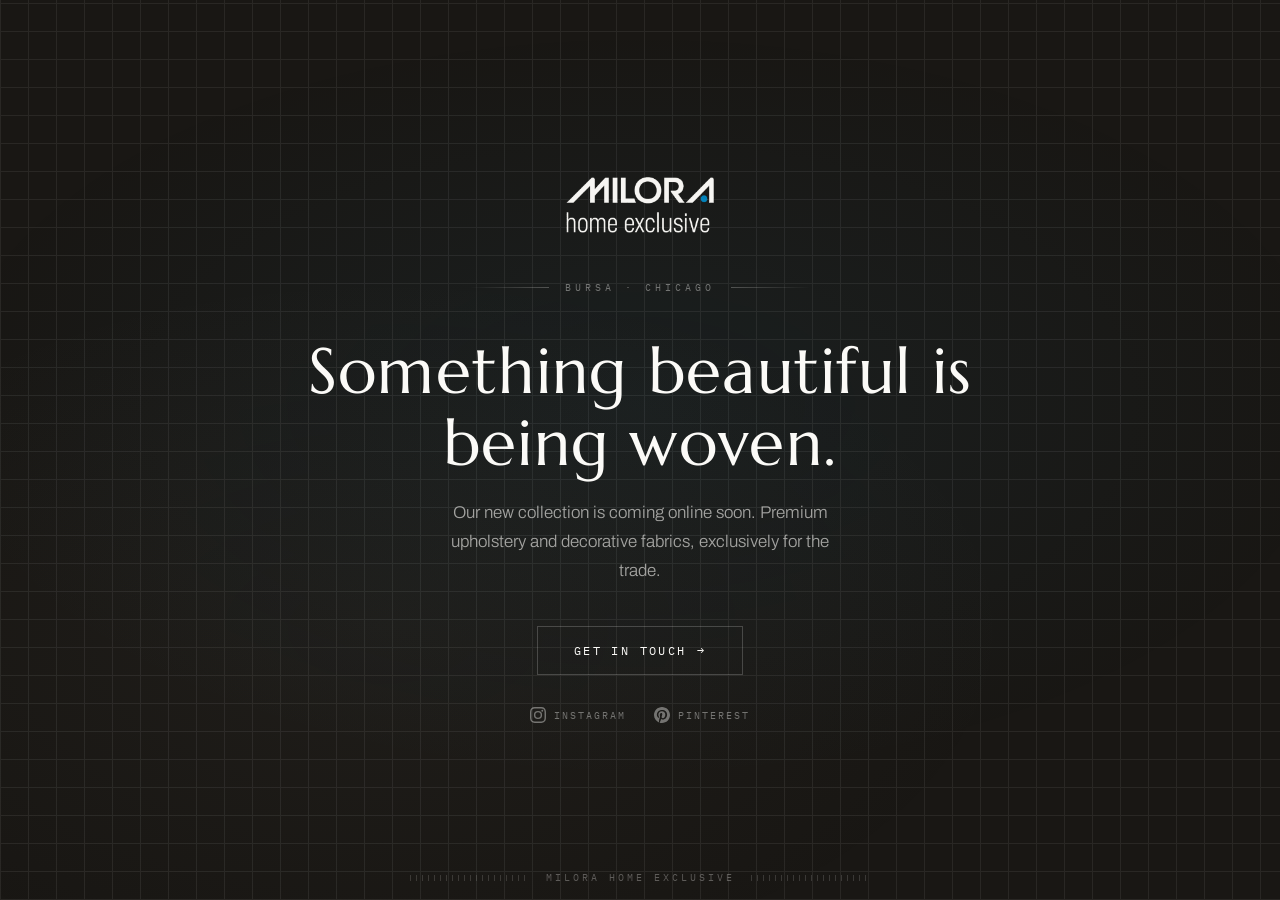
==== commit cd6a78cc: "Update index.html" ====
--- a/index.html
+++ b/index.html
@@ -50,6 +50,12 @@
 .contact-btn:hover{background:var(--white);color:var(--ink);border-color:var(--white)}
 .contact-btn span{transition:transform .25s}.contact-btn:hover span{transform:translateX(4px)}
 
+/* social links */
+.socials{display:flex;gap:28px;margin-top:32px;opacity:0;animation:fade-up .8s cubic-bezier(.2,.7,.2,1) 1.25s forwards}
+.socials a{display:flex;align-items:center;gap:8px;font-family:'IBM Plex Mono',monospace;font-size:10px;letter-spacing:.2em;text-transform:uppercase;color:rgba(251,250,247,.4);text-decoration:none;transition:color .3s}
+.socials a:hover{color:rgba(251,250,247,.9)}
+.socials svg{width:16px;height:16px;fill:currentColor}
+
 /* bottom selvage */
 .selvage{position:fixed;bottom:0;left:0;right:0;z-index:3;
   display:flex;align-items:center;justify-content:center;gap:16px;
@@ -82,6 +88,10 @@
   <h1>Something beautiful is being woven.</h1>
   <p class="sub">Our new collection is coming online soon. Premium upholstery and decorative fabrics, exclusively for the trade.</p>
   <a class="contact-btn" href="mailto:berkay@milorahome.com">Get in touch <span>→</span></a>
+  <div class="socials">
+    <a href="https://www.instagram.com/milora_home_exclusive/" rel="noopener" target="_blank"><svg viewBox="0 0 24 24"><path d="M12 2.163c3.204 0 3.584.012 4.85.07 3.252.148 4.771 1.691 4.919 4.919.058 1.265.069 1.645.069 4.849 0 3.205-.012 3.584-.069 4.849-.149 3.225-1.664 4.771-4.919 4.919-1.266.058-1.644.07-4.85.07-3.204 0-3.584-.012-4.849-.07-3.26-.149-4.771-1.699-4.919-4.92-.058-1.265-.07-1.644-.07-4.849 0-3.204.013-3.583.07-4.849.149-3.227 1.664-4.771 4.919-4.919 1.266-.057 1.645-.069 4.849-.069zM12 0C8.741 0 8.333.014 7.053.072 2.695.272.273 2.69.073 7.052.014 8.333 0 8.741 0 12c0 3.259.014 3.668.072 4.948.2 4.358 2.618 6.78 6.98 6.98C8.333 23.986 8.741 24 12 24c3.259 0 3.668-.014 4.948-.072 4.354-.2 6.782-2.618 6.979-6.98.059-1.28.073-1.689.073-4.948 0-3.259-.014-3.667-.072-4.947-.196-4.354-2.617-6.78-6.979-6.98C15.668.014 15.259 0 12 0zm0 5.838a6.162 6.162 0 100 12.324 6.162 6.162 0 000-12.324zM12 16a4 4 0 110-8 4 4 0 010 8zm6.406-11.845a1.44 1.44 0 100 2.881 1.44 1.44 0 000-2.881z"/></svg>Instagram</a>
+    <a href="https://www.pinterest.com/milorahomeusa/" rel="noopener" target="_blank"><svg viewBox="0 0 24 24"><path d="M12 0C5.373 0 0 5.372 0 12c0 5.084 3.163 9.426 7.627 11.174-.105-.949-.2-2.405.042-3.441.218-.937 1.407-5.965 1.407-5.965s-.359-.719-.359-1.782c0-1.668.967-2.914 2.171-2.914 1.023 0 1.518.769 1.518 1.69 0 1.029-.655 2.568-.994 3.995-.283 1.194.599 2.169 1.777 2.169 2.133 0 3.772-2.249 3.772-5.495 0-2.873-2.064-4.882-5.012-4.882-3.414 0-5.418 2.561-5.418 5.207 0 1.031.397 2.138.893 2.738a.36.36 0 01.083.345l-.333 1.36c-.053.22-.174.267-.402.161-1.499-.698-2.436-2.889-2.436-4.649 0-3.785 2.75-7.262 7.929-7.262 4.163 0 7.398 2.967 7.398 6.931 0 4.136-2.607 7.464-6.227 7.464-1.216 0-2.359-.632-2.75-1.378l-.748 2.853c-.271 1.043-1.002 2.35-1.492 3.146C9.57 23.812 10.763 24 12 24c6.627 0 12-5.373 12-12 0-6.628-5.373-12-12-12z"/></svg>Pinterest</a>
+  </div>
 </div>
 
 <div class="selvage">Milora Home Exclusive</div>
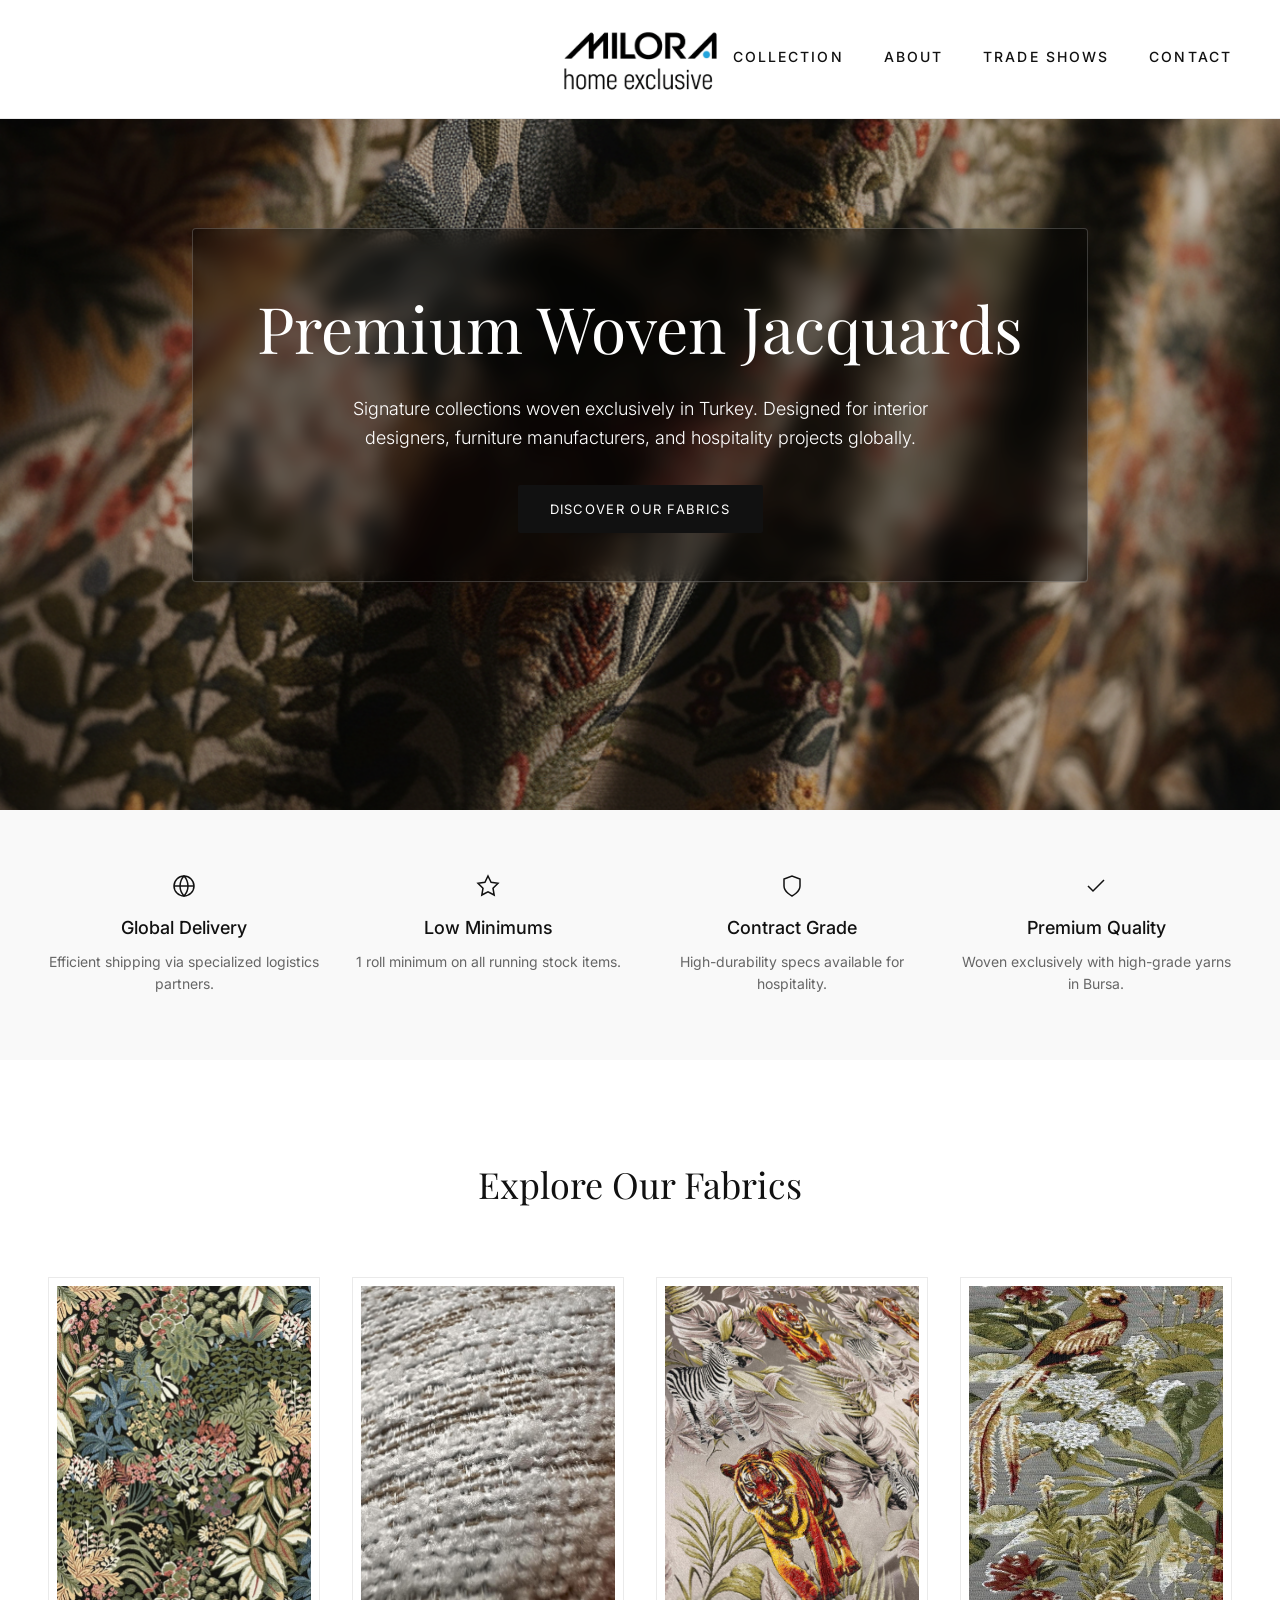
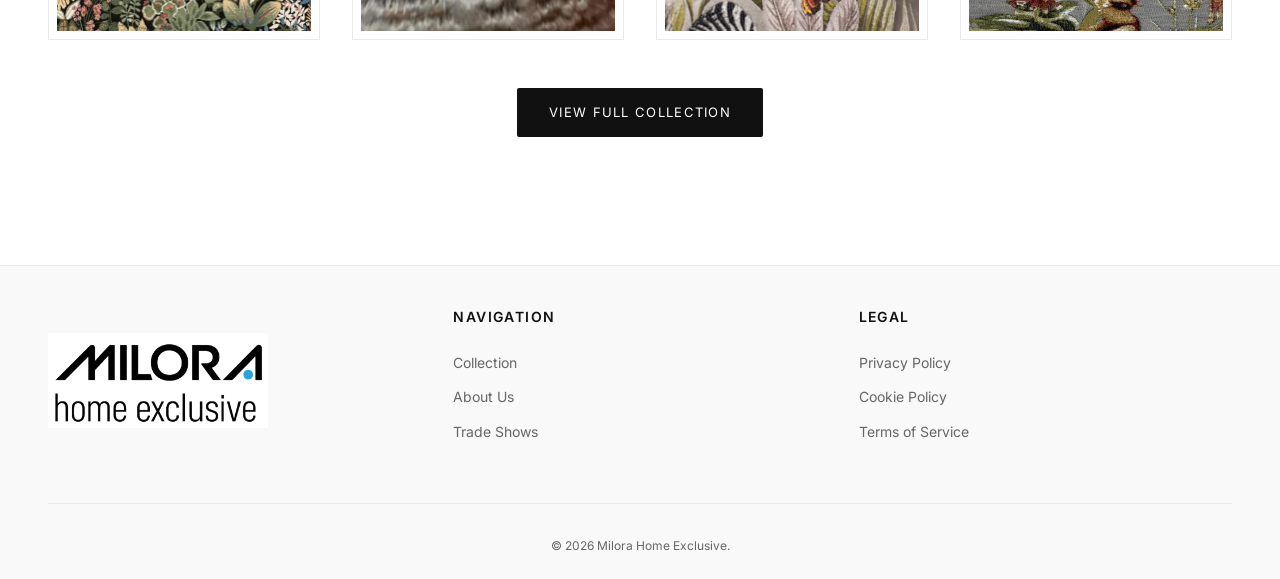
==== commit c2700274: "Add files via upload" ====
--- a/index.html
+++ b/index.html
@@ -1,100 +1,109 @@
 <!DOCTYPE html>
 <html lang="en">
 <head>
-<meta charset="UTF-8">
-<meta name="viewport" content="width=device-width, initial-scale=1">
-<title>Milora Home Exclusive | Coming Soon</title>
-<link rel="icon" href="data:image/svg+xml,%3Csvg xmlns=%27http://www.w3.org/2000/svg%27 viewBox=%270 0 32 32%27%3E%3Ccircle cx=%2716%27 cy=%2716%27 r=%2710%27 fill=%27%232FA0D8%27/%3E%3C/svg%3E">
-<link href="https://fonts.googleapis.com/css2?family=Marcellus&family=Archivo:wght@300;400;500&family=IBM+Plex+Mono:wght@300;400&display=swap" rel="stylesheet">
-<style>
-*{margin:0;padding:0;box-sizing:border-box}
-:root{--paper:#F1EFEA;--ink:#191714;--muted:#6E6961;--line:#D8D3CA;--white:#FBFAF7}
-
-body{background:var(--ink);color:var(--white);font-family:'Archivo',system-ui,sans-serif;min-height:100svh;overflow:hidden}
-
-/* woven thread background */
-.threads{position:fixed;inset:0;z-index:0;opacity:.07}
-.threads::before,.threads::after{content:"";position:absolute;inset:0}
-.threads::before{
-  background:repeating-linear-gradient(90deg,var(--white) 0 1px,transparent 1px 28px);
-  animation:weave-h 40s linear infinite;
-}
-.threads::after{
-  background:repeating-linear-gradient(0deg,var(--white) 0 1px,transparent 1px 28px);
-  animation:weave-v 50s linear infinite;
-}
-@keyframes weave-h{from{transform:translateX(0)}to{transform:translateX(28px)}}
-@keyframes weave-v{from{transform:translateY(0)}to{transform:translateY(28px)}}
-
-/* gradient overlay */
-.glow{position:fixed;inset:0;z-index:1;
-  background:radial-gradient(ellipse 80% 60% at 50% 45%,rgba(47,160,216,.06),transparent 70%),
-             radial-gradient(ellipse 50% 40% at 30% 70%,rgba(185,179,167,.04),transparent)}
-
-/* content */
-.scene{position:relative;z-index:2;display:flex;flex-direction:column;align-items:center;justify-content:center;min-height:100svh;padding:40px 24px;text-align:center}
-
-.logo{height:56px;width:auto;margin-bottom:48px;opacity:0;animation:fade-down .8s cubic-bezier(.2,.7,.2,1) .2s forwards}
-@media(max-width:640px){.logo{height:42px;margin-bottom:36px}}
-
-.divider{display:flex;align-items:center;gap:16px;margin-bottom:42px;opacity:0;animation:fade-down .8s cubic-bezier(.2,.7,.2,1) .4s forwards}
-.divider span{font-family:'IBM Plex Mono',monospace;font-size:10px;letter-spacing:.4em;text-transform:uppercase;color:rgba(251,250,247,.4)}
-.divider::before,.divider::after{content:"";width:clamp(30px,8vw,80px);height:1px;background:linear-gradient(90deg,transparent,rgba(251,250,247,.25))}
-.divider::after{background:linear-gradient(90deg,rgba(251,250,247,.25),transparent)}
-
-h1{font-family:'Marcellus',serif;font-weight:400;font-size:clamp(32px,5.5vw,64px);line-height:1.12;letter-spacing:.02em;max-width:14ch;opacity:0;animation:fade-up 1s cubic-bezier(.2,.7,.2,1) .6s forwards}
-
-.sub{margin-top:20px;font-weight:300;font-size:clamp(14px,1.4vw,17px);color:rgba(251,250,247,.6);max-width:42ch;line-height:1.7;opacity:0;animation:fade-up .8s cubic-bezier(.2,.7,.2,1) .85s forwards}
-
-.contact-btn{display:inline-flex;align-items:center;gap:10px;margin-top:40px;padding:16px 36px;border:1px solid rgba(251,250,247,.2);color:var(--white);font-family:'IBM Plex Mono',monospace;font-size:12px;letter-spacing:.2em;text-transform:uppercase;text-decoration:none;transition:all .35s ease;opacity:0;animation:fade-up .8s cubic-bezier(.2,.7,.2,1) 1.05s forwards}
-.contact-btn:hover{background:var(--white);color:var(--ink);border-color:var(--white)}
-.contact-btn span{transition:transform .25s}.contact-btn:hover span{transform:translateX(4px)}
-
-/* social links */
-.socials{display:flex;gap:28px;margin-top:32px;opacity:0;animation:fade-up .8s cubic-bezier(.2,.7,.2,1) 1.25s forwards}
-.socials a{display:flex;align-items:center;gap:8px;font-family:'IBM Plex Mono',monospace;font-size:10px;letter-spacing:.2em;text-transform:uppercase;color:rgba(251,250,247,.4);text-decoration:none;transition:color .3s}
-.socials a:hover{color:rgba(251,250,247,.9)}
-.socials svg{width:16px;height:16px;fill:currentColor}
-
-/* bottom selvage */
-.selvage{position:fixed;bottom:0;left:0;right:0;z-index:3;
-  display:flex;align-items:center;justify-content:center;gap:16px;
-  padding:16px 24px;
-  font-family:'IBM Plex Mono',monospace;font-size:10px;letter-spacing:.3em;text-transform:uppercase;
-  color:rgba(251,250,247,.3)}
-.selvage::before,.selvage::after{content:"";flex:1;max-width:120px;height:6px;
-  background:repeating-linear-gradient(90deg,rgba(251,250,247,.15) 0 1px,transparent 1px 6px)}
-
-/* floating dot */
-.dot{position:fixed;z-index:2;width:8px;height:8px;border-radius:50%;background:#2FA0D8;
-  top:20%;right:15%;opacity:0;animation:pulse 4s ease-in-out 1.5s infinite}
-.dot:nth-child(2){top:70%;right:80%;animation-delay:2.5s;width:6px;height:6px;opacity:0}
-@keyframes pulse{0%,100%{opacity:0;transform:scale(.8)}50%{opacity:.4;transform:scale(1)}}
-
-@keyframes fade-down{from{opacity:0;transform:translateY(-16px)}to{opacity:1;transform:none}}
-@keyframes fade-up{from{opacity:0;transform:translateY(16px)}to{opacity:1;transform:none}}
-</style>
+  <meta charset="UTF-8">
+  <title>Milora Home Exclusive</title>
+  <meta name="viewport" content="width=device-width, initial-scale=1">
+  <link rel="stylesheet" href="css/style.css">
 </head>
 <body>
 
-<div class="threads"></div>
-<div class="glow"></div>
-<div class="dot"></div>
-<div class="dot"></div>
+  <!-- Navigation -->
+  <nav class="nav">
+    <a href="index.html" class="nav-brand">
+      <img src="images/logo.png" alt="Milora Home" class="nav-logo">
+    </a>
+    <div class="nav-links">
+      <a href="products.html">Collection</a>
+      <a href="about.html">About</a>
+      <a href="fairs.html">Trade Shows</a>
+      <a href="contact.html">Contact</a>
+    </div>
+  </nav>
 
-<div class="scene">
-  <img class="logo" src="[data-uri]" alt="Milora Home Exclusive">
-  <div class="divider"><span>Bursa · Chicago</span></div>
-  <h1>Something beautiful is being woven.</h1>
-  <p class="sub">Our new collection is coming online soon. Premium upholstery and decorative fabrics, exclusively for the trade.</p>
-  <a class="contact-btn" href="mailto:berkay@milorahome.com">Get in touch <span>→</span></a>
-  <div class="socials">
-    <a href="https://www.instagram.com/milora_home_exclusive/" rel="noopener" target="_blank"><svg viewBox="0 0 24 24"><path d="M12 2.163c3.204 0 3.584.012 4.85.07 3.252.148 4.771 1.691 4.919 4.919.058 1.265.069 1.645.069 4.849 0 3.205-.012 3.584-.069 4.849-.149 3.225-1.664 4.771-4.919 4.919-1.266.058-1.644.07-4.85.07-3.204 0-3.584-.012-4.849-.07-3.26-.149-4.771-1.699-4.919-4.92-.058-1.265-.07-1.644-.07-4.849 0-3.204.013-3.583.07-4.849.149-3.227 1.664-4.771 4.919-4.919 1.266-.057 1.645-.069 4.849-.069zM12 0C8.741 0 8.333.014 7.053.072 2.695.272.273 2.69.073 7.052.014 8.333 0 8.741 0 12c0 3.259.014 3.668.072 4.948.2 4.358 2.618 6.78 6.98 6.98C8.333 23.986 8.741 24 12 24c3.259 0 3.668-.014 4.948-.072 4.354-.2 6.782-2.618 6.979-6.98.059-1.28.073-1.689.073-4.948 0-3.259-.014-3.667-.072-4.947-.196-4.354-2.617-6.78-6.979-6.98C15.668.014 15.259 0 12 0zm0 5.838a6.162 6.162 0 100 12.324 6.162 6.162 0 000-12.324zM12 16a4 4 0 110-8 4 4 0 010 8zm6.406-11.845a1.44 1.44 0 100 2.881 1.44 1.44 0 000-2.881z"/></svg>Instagram</a>
-    <a href="https://www.pinterest.com/milorahomeusa/" rel="noopener" target="_blank"><svg viewBox="0 0 24 24"><path d="M12 0C5.373 0 0 5.372 0 12c0 5.084 3.163 9.426 7.627 11.174-.105-.949-.2-2.405.042-3.441.218-.937 1.407-5.965 1.407-5.965s-.359-.719-.359-1.782c0-1.668.967-2.914 2.171-2.914 1.023 0 1.518.769 1.518 1.69 0 1.029-.655 2.568-.994 3.995-.283 1.194.599 2.169 1.777 2.169 2.133 0 3.772-2.249 3.772-5.495 0-2.873-2.064-4.882-5.012-4.882-3.414 0-5.418 2.561-5.418 5.207 0 1.031.397 2.138.893 2.738a.36.36 0 01.083.345l-.333 1.36c-.053.22-.174.267-.402.161-1.499-.698-2.436-2.889-2.436-4.649 0-3.785 2.75-7.262 7.929-7.262 4.163 0 7.398 2.967 7.398 6.931 0 4.136-2.607 7.464-6.227 7.464-1.216 0-2.359-.632-2.75-1.378l-.748 2.853c-.271 1.043-1.002 2.35-1.492 3.146C9.57 23.812 10.763 24 12 24c6.627 0 12-5.373 12-12 0-6.628-5.373-12-12-12z"/></svg>Pinterest</a>
-  </div>
-</div>
+  <!-- Hero Section -->
+  <header class="hero">
+    <img src="images/home.png" alt="Premium Woven Fabrics" class="hero-img">
+    <div class="hero-content fade-up">
+      <h1>Premium Woven Jacquards</h1>
+      <p>Signature collections woven exclusively in Turkey. Designed for interior designers, furniture manufacturers, and hospitality projects globally.</p>
+      <a href="products.html" class="btn-primary">Discover our fabrics</a>
+    </div>
+  </header>
 
-<div class="selvage">Milora Home Exclusive</div>
+  <!-- Unique Selling Propositions -->
+  <section class="usps fade-up">
+    <div class="usp-item fade-up">
+      <svg width="24" height="24" viewBox="0 0 24 24" fill="none" stroke="currentColor" stroke-width="1.5" style="margin: 0 auto 16px; display: block; color: var(--fg);"><circle cx="12" cy="12" r="10"/><path d="M12 2a15.3 15.3 0 0 1 4 10 15.3 15.3 0 0 1-4 10 15.3 15.3 0 0 1-4-10 15.3 15.3 0 0 1 4-10z"/><path d="M2 12h20"/></svg>
+      <h3>Global Delivery</h3>
+      <p>Efficient shipping via specialized logistics partners.</p>
+    </div>
+    <div class="usp-item fade-up">
+      <svg width="24" height="24" viewBox="0 0 24 24" fill="none" stroke="currentColor" stroke-width="1.5" style="margin: 0 auto 16px; display: block; color: var(--fg);"><polygon points="12 2 15.09 8.26 22 9.27 17 14.14 18.18 21.02 12 17.77 5.82 21.02 7 14.14 2 9.27 8.91 8.26 12 2"/></svg>
+      <h3>Low Minimums</h3>
+      <p>1 roll minimum on all running stock items.</p>
+    </div>
+    <div class="usp-item fade-up">
+      <svg width="24" height="24" viewBox="0 0 24 24" fill="none" stroke="currentColor" stroke-width="1.5" style="margin: 0 auto 16px; display: block; color: var(--fg);"><path d="M12 22s8-4 8-10V5l-8-3-8 3v7c0 6 8 10 8 10z"/></svg>
+      <h3>Contract Grade</h3>
+      <p>High-durability specs available for hospitality.</p>
+    </div>
+    <div class="usp-item fade-up">
+      <svg width="24" height="24" viewBox="0 0 24 24" fill="none" stroke="currentColor" stroke-width="1.5" style="margin: 0 auto 16px; display: block; color: var(--fg);"><polyline points="20 6 9 17 4 12"/></svg>
+      <h3>Premium Quality</h3>
+      <p>Woven exclusively with high-grade yarns in Bursa.</p>
+    </div>
+  </section>
+
+  <!-- Explore Our Fabrics -->
+  <section class="featured fade-up" style="text-align: center;">
+    <h2 class="section-title">Explore Our Fabrics</h2>
+    <div class="showcase-grid">
+      <div class="showcase-img">
+        <img src="images/botanical-archive-002-3733.jpg" alt="Botanical Jacquard">
+      </div>
+      <div class="showcase-img">
+        <img src="images/hm-030.jpg" alt="Plain Texture">
+      </div>
+      <div class="showcase-img">
+        <img src="images/tiger.jpg" alt="Tiger Pattern Jacquard">
+      </div>
+      <div class="showcase-img">
+        <img src="images/jungle-02.jpg" alt="Jungle Pattern Jacquard">
+      </div>
+    </div>
+    <div>
+      <a href="products.html" class="btn-primary" style="display: inline-block;">View Full Collection</a>
+    </div>
+  </section>
+
+          <!-- Footer -->
+  <footer class="footer">
+    <div class="footer-content">
+      <div class="footer-col" style="display: flex; align-items: center;">
+        <img src="images/logo.png" alt="Milora Home" style="width: 100%; max-width: 220px; height: auto;">
+      </div>
+      <div class="footer-col">
+        <h4>Navigation</h4>
+        <a href="products.html">Collection</a>
+        <a href="about.html">About Us</a>
+        <a href="fairs.html">Trade Shows</a>
+      </div>
+      <div class="footer-col">
+        <h4>Legal</h4>
+        <a href="#">Privacy Policy</a>
+        <a href="#">Cookie Policy</a>
+        <a href="#">Terms of Service</a>
+      </div>
+    </div>
+    <div class="footer-bottom">
+      &copy; 2026 Milora Home Exclusive.
+    </div>
+  </footer>
 
 </body>
 </html>
+
+
+
+
--- a/css/style.css
+++ b/css/style.css
@@ -0,0 +1,273 @@
+@import url('https://fonts.googleapis.com/css2?family=Inter:wght@300;400;500&family=Playfair+Display:ital,wght@0,400;0,600;1,400&display=swap');
+
+:root {
+  --bg: #ffffff;
+  --fg: #111111;
+  --muted: #666666;
+  --border: #eaeaea;
+  --bg-secondary: #f9f9f9;
+  --hover-tint: #f5f5f5;
+  --accent: #2d3a52; /* Symphony Mills-inspired dark blue/charcoal for strong USPs */
+}
+
+* { box-sizing: border-box; margin: 0; padding: 0; }
+body {
+  font-family: 'Inter', sans-serif;
+  background: var(--bg);
+  color: var(--fg);
+  line-height: 1.6;
+  -webkit-font-smoothing: antialiased;
+}
+h1, h2, h3, h4, h5 { font-family: 'Playfair Display', serif; font-weight: 400; }
+a { color: inherit; text-decoration: none; }
+img { max-width: 100%; display: block; }
+button, input, textarea { font-family: inherit; }
+
+/* ── Navigation ── */
+.nav {
+  position: fixed;
+  top: 0; left: 0; width: 100%;
+  background: #ffffff;
+  z-index: 100;
+  display: grid;
+  grid-template-columns: 1fr auto 1fr;
+  align-items: center;
+  padding: 24px 48px;
+  border-bottom: 1px solid var(--border);
+}
+.nav-brand { grid-column: 2; display: flex; justify-content: center; align-items: center; }
+.nav-logo { height: 70px; width: auto; display: block; }
+.nav-links { grid-column: 3; display: flex; justify-content: flex-end; gap: 40px; font-size: 14px; text-transform: uppercase; letter-spacing: 0.15em; font-weight: 500; align-items: center; }
+.nav-links a { 
+  color: var(--fg); 
+  text-decoration: none;
+  position: relative;
+  padding-bottom: 4px;
+}
+.nav-links a::after {
+  content: '';
+  position: absolute;
+  width: 100%;
+  height: 2px;
+  bottom: 0;
+  left: 0;
+  background-color: var(--fg);
+  transform: scaleX(0);
+  transform-origin: bottom right;
+  transition: transform 0.3s ease-out;
+}
+.nav-links a:hover::after, .nav-links a.active::after {
+  transform: scaleX(1);
+  transform-origin: bottom left;
+}
+.nav-space { height: 110px; } /* Increased to accommodate larger logo */
+
+/* ── Footer ── */
+.footer {
+  border-top: 1px solid var(--border);
+  padding: 40px 48px 24px;
+  margin-top: 32px;
+  background: var(--bg-secondary);
+}
+.footer-content {
+  display: grid;
+  grid-template-columns: repeat(3, 1fr);
+  gap: 32px;
+  max-width: 1200px;
+  margin: 0 auto 48px;
+  text-align: left;
+}
+.footer-col h4 { font-family: 'Inter', sans-serif; font-size: 14px; font-weight: 600; text-transform: uppercase; letter-spacing: 0.1em; margin-bottom: 24px; }
+.footer-col p { color: var(--muted); font-size: 14px; }
+.footer-col a { display: block; color: var(--muted); font-size: 14px; margin-bottom: 12px; transition: color 0.3s; }
+.footer-col a:hover { color: var(--fg); }
+.footer-bottom {
+  text-align: center;
+  font-size: 12px;
+  color: var(--muted);
+  border-top: 1px solid var(--border);
+  padding-top: 32px;
+  max-width: 1200px;
+  margin: 0 auto;
+}
+
+/* ── Layout & Utils ── */
+.container { max-width: 1400px; margin: 0 auto; padding: 0 48px; }
+.section { padding: 96px 0; }
+.text-center { text-align: center; }
+
+/* Simple Load Animation */
+@keyframes fadeUp {
+  0% { opacity: 0; transform: translateY(20px); }
+  100% { opacity: 1; transform: translateY(0); }
+}
+.fade-up { animation: fadeUp 1s cubic-bezier(0.16, 1, 0.3, 1) forwards; }
+
+/* ── Landing Page (index.html) ── */
+.hero {
+  position: relative;
+  height: 90vh;
+  display: flex;
+  align-items: center;
+  justify-content: center;
+  overflow: hidden;
+}
+.hero-img {
+  position: absolute; top: 0; left: 0; width: 100%; height: 100%;
+  object-fit: cover;
+  animation: slowZoom 30s linear infinite alternate;
+  z-index: -1;
+  filter: brightness(0.8);
+}
+@keyframes slowZoom { from { transform: scale(1); } to { transform: scale(1.1); } }
+.hero-content {
+  text-align: center;
+  color: #fff;
+  z-index: 1;
+  background: rgba(0, 0, 0, 0.4);
+  backdrop-filter: blur(10px);
+  padding: 48px 64px;
+  border-radius: 4px;
+  border: 1px solid rgba(255, 255, 255, 0.2);
+}
+.hero-logo { max-width: 400px; margin: 0 auto 32px; display: block; filter: drop-shadow(0 4px 6px rgba(0,0,0,0.5)); }
+.hero-content h1 { font-size: 64px; margin-bottom: 16px; }
+.hero-content p { font-size: 18px; max-width: 600px; margin: 0 auto 32px; font-weight: 300; }
+.btn-primary {
+  display: inline-block;
+  background: var(--fg); color: #fff;
+  padding: 14px 32px;
+  font-size: 13px; text-transform: uppercase; letter-spacing: 0.1em;
+  border-radius: 2px;
+  transition: transform 0.3s, background 0.3s;
+}
+.btn-primary:hover { background: var(--muted); color: #fff; }
+
+/* ── Showcase Grid (Homepage) ── */
+.showcase-grid {
+  display: grid;
+  grid-template-columns: repeat(4, 1fr);
+  gap: 32px;
+  max-width: 1200px;
+  margin: 0 auto 48px;
+}
+.showcase-img {
+  aspect-ratio: 3 / 4;
+  overflow: hidden;
+  border: 1px solid var(--border);
+  padding: 8px;
+  background: #fff;
+}
+.showcase-img img {
+  width: 100%;
+  height: 100%;
+  object-fit: cover;
+  transition: transform 0.6s ease;
+}
+.showcase-img:hover img {
+  transform: scale(1.05);
+}
+
+/* ── Category Grid ── */
+.usps {
+  background: var(--bg-secondary);
+  padding: 64px 48px;
+  display: grid;
+  grid-template-columns: repeat(auto-fit, minmax(250px, 1fr));
+  gap: 32px;
+  text-align: center;
+}
+.usp-item h3 { font-size: 18px; margin-bottom: 8px; font-family: 'Inter', sans-serif; font-weight: 500; }
+.usp-item p { font-size: 14px; color: var(--muted); }
+
+/* Featured Categories */
+.featured { padding: 96px 48px; max-width: 1400px; margin: 0 auto; }
+.section-title { font-size: 36px; text-align: center; margin-bottom: 64px; }
+.cat-grid {
+  display: grid;
+  grid-template-columns: repeat(3, 1fr);
+  gap: 32px;
+}
+.cat-card {
+  display: block; position: relative; overflow: hidden;
+  height: 400px; background: var(--border);
+}
+.cat-card img { width: 100%; height: 100%; object-fit: cover; transition: transform 0.6s cubic-bezier(0.16, 1, 0.3, 1); }
+.cat-card:hover img { transform: scale(1.05); }
+.cat-label {
+  position: absolute; bottom: 24px; left: 24px;
+  background: #fff; padding: 12px 24px;
+  font-family: 'Playfair Display', serif; font-size: 20px; color: var(--fg);
+}
+
+/* ── Products Gallery (products.html) ── */
+.gallery-header { text-align: center; padding: 96px 0 64px; }
+.gallery-header h1 { font-size: 48px; margin-bottom: 16px; }
+.gallery-header p { color: var(--muted); max-width: 600px; margin: 0 auto; }
+.grid { display: grid; grid-template-columns: repeat(auto-fill, minmax(300px, 1fr)); gap: 48px; }
+.card { display: block; }
+.card .img-wrap { overflow: hidden; background: var(--bg-secondary); aspect-ratio: 4/5; margin-bottom: 16px; }
+.card img { width: 100%; height: 100%; object-fit: cover; transition: transform 0.6s cubic-bezier(0.16, 1, 0.3, 1); }
+.card:hover img { transform: scale(1.05); }
+.card .name { font-family: 'Playfair Display', serif; font-size: 20px; margin-bottom: 4px; }
+.card .meta { font-size: 13px; color: var(--muted); display: flex; justify-content: space-between; }
+
+/* ── Product Detail (product.html) ── */
+.detail-layout {
+  display: grid; grid-template-columns: 1fr 400px; gap: 64px; align-items: start;
+  padding-top: 64px;
+}
+.detail-img { width: 100%; background: var(--bg-secondary); aspect-ratio: 3/4; object-fit: cover; }
+.detail-info { position: sticky; top: 120px; }
+.detail-info h1 { font-size: 40px; margin-bottom: 8px; }
+.detail-info .coll { font-size: 14px; text-transform: uppercase; letter-spacing: 0.1em; color: var(--muted); margin-bottom: 32px; display: block; }
+.specs {
+  border-top: 1px solid var(--border);
+  margin-bottom: 32px;
+}
+.spec-row {
+  display: flex; justify-content: space-between;
+  padding: 16px 0; border-bottom: 1px solid var(--border);
+  font-size: 14px;
+}
+.spec-k { color: var(--muted); }
+.spec-v { font-weight: 500; text-align: right; }
+.btn-dark {
+  display: block; width: 100%; text-align: center;
+  background: var(--fg); color: #fff;
+  padding: 16px; font-size: 13px; text-transform: uppercase; letter-spacing: 0.1em;
+  transition: background 0.3s;
+}
+.btn-dark:hover { background: #333; }
+.trade-note { font-size: 12px; color: var(--muted); margin-top: 16px; line-height: 1.5; text-align: center; }
+
+/* ── Forms (contact.html) ── */
+.form-layout { max-width: 600px; margin: 0 auto; padding-top: 64px; }
+.form-layout h1 { font-size: 48px; margin-bottom: 16px; text-align: center; }
+.form-layout > p { text-align: center; color: var(--muted); margin-bottom: 48px; }
+.form-group { margin-bottom: 24px; }
+.form-group label { display: block; font-size: 13px; text-transform: uppercase; letter-spacing: 0.05em; margin-bottom: 8px; color: var(--muted); }
+.form-control { width: 100%; padding: 16px; border: 1px solid var(--border); font-size: 15px; background: var(--bg-secondary); outline: none; transition: border 0.3s; }
+.form-control:focus { border-color: var(--fg); }
+textarea.form-control { resize: vertical; min-height: 150px; }
+.shipping-disclaimer { font-size: 12px; color: var(--muted); margin-bottom: 24px; padding: 12px; background: var(--hover-tint); border-left: 3px solid var(--fg); }
+
+/* ── Content Pages (about.html, fairs.html) ── */
+.content-page { max-width: 800px; margin: 0 auto; padding-top: 64px; }
+.content-page h1 { font-size: 48px; margin-bottom: 32px; text-align: center; }
+.content-page p { font-size: 16px; margin-bottom: 24px; color: #444; }
+.contact-list { list-style: none; margin-top: 48px; }
+.contact-list li {
+  display: flex; justify-content: space-between;
+  padding: 24px 0; border-bottom: 1px solid var(--border);
+}
+.contact-list .k { font-weight: 500; font-size: 15px; }
+.contact-list .v { color: var(--muted); font-size: 15px; text-align: right; }
+
+@media (max-width: 768px) {
+  .nav { padding: 16px 24px; }
+  .nav-links { display: none; } /* Simplified mobile for now */
+  .hero-content h1 { font-size: 40px; }
+  .detail-layout { grid-template-columns: 1fr; gap: 32px; }
+  .cat-grid { grid-template-columns: 1fr; }
+}
